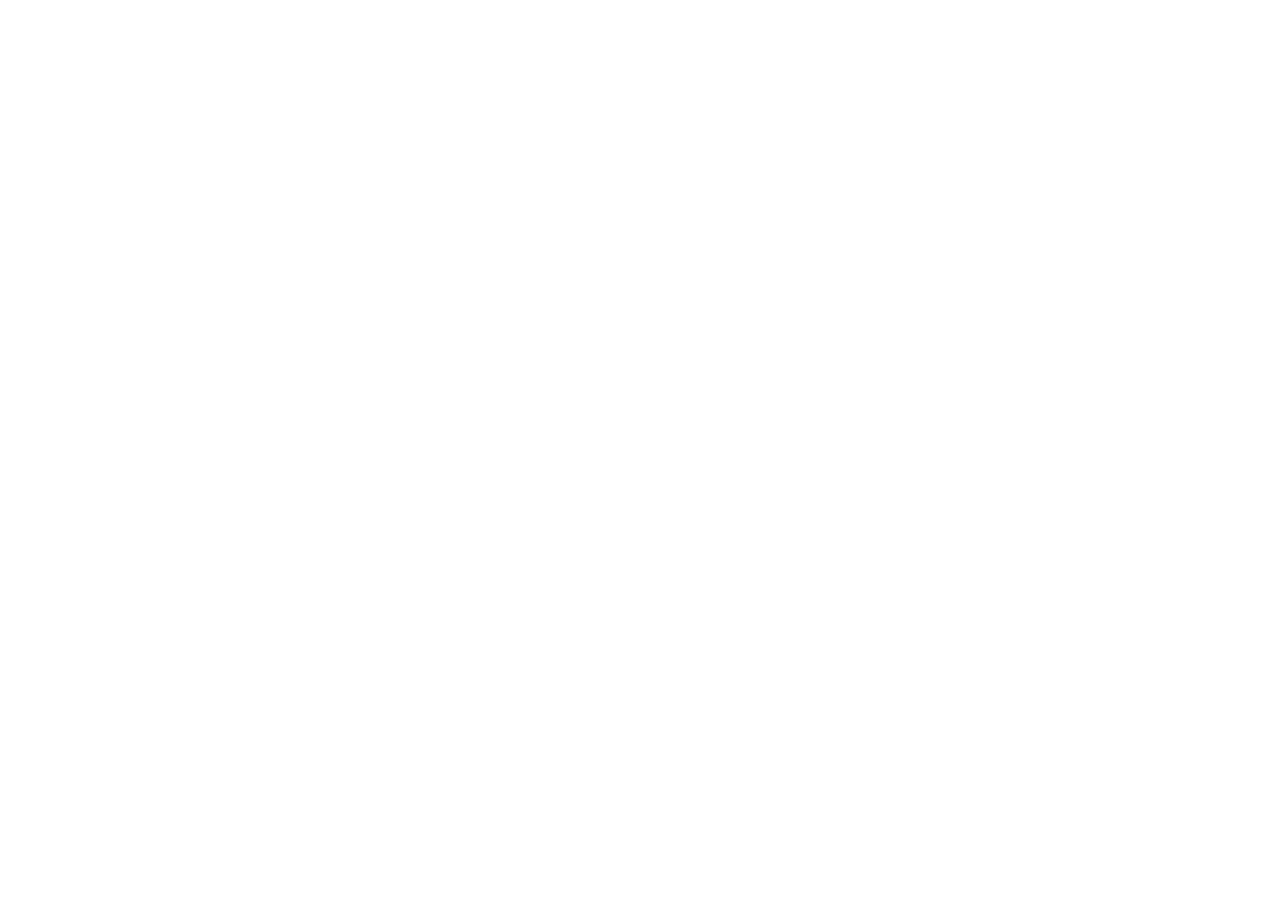
==== index.html @ df0c184a "init project" ====
<!DOCTYPE html>
<html lang="en">
<head>
    <meta charset="UTF-8">
    <meta http-equiv="X-UA-Compatible" content="IE=edge">
    <meta name="viewport" content="width=device-width, initial-scale=1.0">
    <title>Document</title>
</head>
<body>
    
</body>
</html>
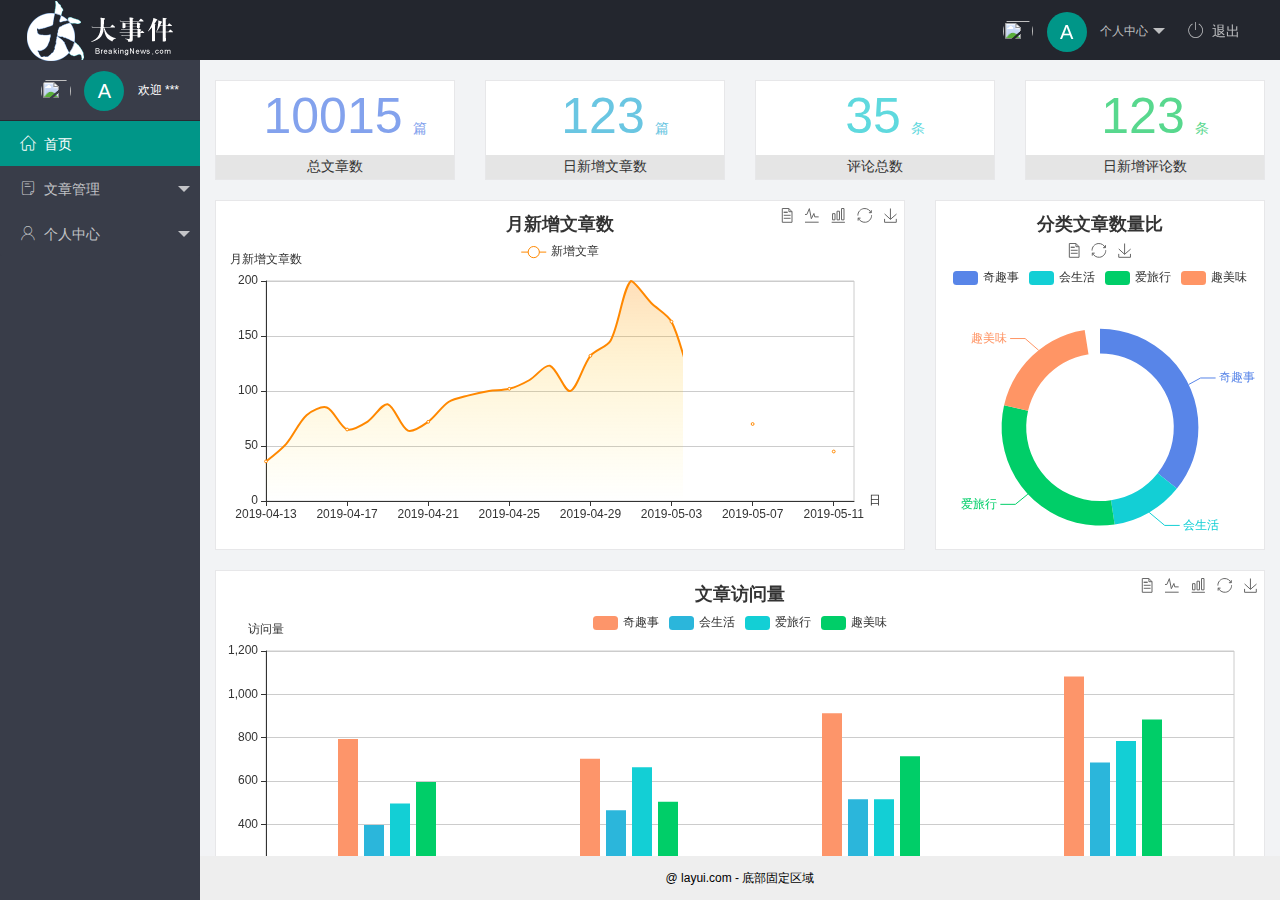
==== commit 5eb6bd16: "完成了主页功能的开发" ====
--- a/index.html
+++ b/index.html
@@ -1,12 +1,97 @@
 <!DOCTYPE html>
 <html lang="en">
+
 <head>
     <meta charset="UTF-8">
     <meta http-equiv="X-UA-Compatible" content="IE=edge">
     <meta name="viewport" content="width=device-width, initial-scale=1.0">
-    <title>Document</title>
+    <title>后台主页</title>
+    <!-- 导入LayUI的样式 -->
+    <link rel="stylesheet" href="/assets/lib/layui/css/layui.css">
+    <!-- 导入自己的样式 -->
+    <link rel="stylesheet" href="/assets/css/index.css">
+    <!-- 导入字体图标样式 -->
+    <link rel="stylesheet" href="/assets/fonts/iconfont.css">
 </head>
+
 <body>
-    
+    <div class="layui-layout layui-layout-admin">
+        <div class="layui-header">
+            <div class="layui-logo layui-hide-xs">
+                <img src="/assets/images/logo.png" alt="">
+            </div>
+            <!-- 头部区域（可配合layui 已有的水平导航） -->
+            <ul class="layui-nav layui-layout-right">
+                <li class="layui-nav-item layui-hide layui-show-md-inline-block">
+                    <a href="javascript:;" class="userinfo">
+                        <img src="//tva1.sinaimg.cn/crop.0.0.118.118.180/5db11ff4gw1e77d3nqrv8j203b03cweg.jpg"
+                            class="layui-nav-img">
+                        <span class="text-avater">A</span>
+                        个人中心
+                    </a>
+                    <dl class="layui-nav-child">
+                        <dd><a href="">基本资料</a></dd>
+                        <dd><a href="">更换头像</a></dd>
+                        <dd><a href="">重置密码</a></dd>
+                    </dl>
+                </li>
+                <li class="layui-nav-item" lay-header-event="menuRight" lay-unselect>
+                    <a href="javascript:;" id="btnLogout"><span class="iconfont icon-tuichu"></span>退出</a>
+                </li>
+            </ul>
+        </div>
+
+        <div class="layui-side layui-bg-black">
+            <div class="layui-side-scroll">
+                <div class="userinfo">
+                    <img src="//tva1.sinaimg.cn/crop.0.0.118.118.180/5db11ff4gw1e77d3nqrv8j203b03cweg.jpg"
+                        class="layui-nav-img">
+                    <span class="text-avater">A</span>
+                    <span id="welcome">欢迎 ***</span>
+                </div>
+                <!-- 左侧导航区域（可配合layui已有的垂直导航） -->
+                <ul class="layui-nav layui-nav-tree" lay-shrink="all" lay-filter="test">
+                    <li class="layui-nav-item layui-this"><a href="/home/dashboard.html" target="fm"><span
+                                class="iconfont icon-home"></span>首页</a>
+                    </li>
+                    <li class="layui-nav-item">
+                        <a class="" href="javascript:;"><span class="iconfont icon-16"></span>文章管理</a>
+                        <dl class="layui-nav-child">
+                            <dd><a href="javascript:;"><i class="layui-icon layui-icon-app"></i>文章类别</a></dd>
+                            <dd><a href="javascript:;"><i class="layui-icon layui-icon-app"></i>文章列表</a></dd>
+                            <dd><a href="javascript:;"><i class="layui-icon layui-icon-app"></i>发布文章</a></dd>
+                        </dl>
+                    </li>
+                    <li class="layui-nav-item">
+                        <a href="javascript:;"><span class="iconfont icon-user"></span>个人中心</a>
+                        <dl class="layui-nav-child">
+                            <dd><a href="javascript:;"><i class="layui-icon layui-icon-app"></i>基本资料</a></dd>
+                            <dd><a href="javascript:;"><i class="layui-icon layui-icon-app"></i>更换头像</a></dd>
+                            <dd><a href="javascript:;"><i class="layui-icon layui-icon-app"></i>重置密码</a></dd>
+                        </dl>
+                    </li>
+                </ul>
+            </div>
+        </div>
+        <div class="layui-body">
+            <!-- 内容主体区域 -->
+            <!-- <div style="padding: 15px;">内容主体区域。记得修改 layui.css 和 js 的路径</div> -->
+            <iframe name="fm" src="/home/dashboard.html" frameborder="0"></iframe>
+        </div>
+
+        <div class="layui-footer">
+            <!-- 底部固定区域 -->
+            @ layui.com - 底部固定区域
+        </div>
+    </div>
+    <!-- 导入layui的JS文件 -->
+    <script src="/assets/lib/layui/layui.all.js"></script>
+    <!-- 导入jQuery -->
+    <script src="/assets/lib/jquery.js"></script>
+    <!-- 导入自己封装的baseApi.js -->
+    <script src="/assets/js/baseApi.js"></script>
+    <!-- 导入自己的js文件 -->
+    <script src="/assets/js/index.js"></script>
 </body>
+
 </html>--- a/assets/lib/layui/css/layui.css
+++ b/assets/lib/layui/css/layui.css
@@ -0,0 +1,2 @@
+/** layui-v2.5.5 MIT License By https://www.layui.com */
+ .layui-inline,img{display:inline-block;vertical-align:middle}h1,h2,h3,h4,h5,h6{font-weight:400}.layui-edge,.layui-header,.layui-inline,.layui-main{position:relative}.layui-body,.layui-edge,.layui-elip{overflow:hidden}.layui-btn,.layui-edge,.layui-inline,img{vertical-align:middle}.layui-btn,.layui-disabled,.layui-icon,.layui-unselect{-moz-user-select:none;-webkit-user-select:none;-ms-user-select:none}.layui-elip,.layui-form-checkbox span,.layui-form-pane .layui-form-label{text-overflow:ellipsis;white-space:nowrap}.layui-breadcrumb,.layui-tree-btnGroup{visibility:hidden}blockquote,body,button,dd,div,dl,dt,form,h1,h2,h3,h4,h5,h6,input,li,ol,p,pre,td,textarea,th,ul{margin:0;padding:0;-webkit-tap-highlight-color:rgba(0,0,0,0)}a:active,a:hover{outline:0}img{border:none}li{list-style:none}table{border-collapse:collapse;border-spacing:0}h4,h5,h6{font-size:100%}button,input,optgroup,option,select,textarea{font-family:inherit;font-size:inherit;font-style:inherit;font-weight:inherit;outline:0}pre{white-space:pre-wrap;white-space:-moz-pre-wrap;white-space:-pre-wrap;white-space:-o-pre-wrap;word-wrap:break-word}body{line-height:24px;font:14px Helvetica Neue,Helvetica,PingFang SC,Tahoma,Arial,sans-serif}hr{height:1px;margin:10px 0;border:0;clear:both}a{color:#333;text-decoration:none}a:hover{color:#777}a cite{font-style:normal;*cursor:pointer}.layui-border-box,.layui-border-box *{box-sizing:border-box}.layui-box,.layui-box *{box-sizing:content-box}.layui-clear{clear:both;*zoom:1}.layui-clear:after{content:'\20';clear:both;*zoom:1;display:block;height:0}.layui-inline{*display:inline;*zoom:1}.layui-edge{display:inline-block;width:0;height:0;border-width:6px;border-style:dashed;border-color:transparent}.layui-edge-top{top:-4px;border-bottom-color:#999;border-bottom-style:solid}.layui-edge-right{border-left-color:#999;border-left-style:solid}.layui-edge-bottom{top:2px;border-top-color:#999;border-top-style:solid}.layui-edge-left{border-right-color:#999;border-right-style:solid}.layui-disabled,.layui-disabled:hover{color:#d2d2d2!important;cursor:not-allowed!important}.layui-circle{border-radius:100%}.layui-show{display:block!important}.layui-hide{display:none!important}@font-face{font-family:layui-icon;src:url(../font/iconfont.eot?v=250);src:url(../font/iconfont.eot?v=250#iefix) format('embedded-opentype'),url(../font/iconfont.woff2?v=250) format('woff2'),url(../font/iconfont.woff?v=250) format('woff'),url(../font/iconfont.ttf?v=250) format('truetype'),url(../font/iconfont.svg?v=250#layui-icon) format('svg')}.layui-icon{font-family:layui-icon!important;font-size:16px;font-style:normal;-webkit-font-smoothing:antialiased;-moz-osx-font-smoothing:grayscale}.layui-icon-reply-fill:before{content:"\e611"}.layui-icon-set-fill:before{content:"\e614"}.layui-icon-menu-fill:before{content:"\e60f"}.layui-icon-search:before{content:"\e615"}.layui-icon-share:before{content:"\e641"}.layui-icon-set-sm:before{content:"\e620"}.layui-icon-engine:before{content:"\e628"}.layui-icon-close:before{content:"\1006"}.layui-icon-close-fill:before{content:"\1007"}.layui-icon-chart-screen:before{content:"\e629"}.layui-icon-star:before{content:"\e600"}.layui-icon-circle-dot:before{content:"\e617"}.layui-icon-chat:before{content:"\e606"}.layui-icon-release:before{content:"\e609"}.layui-icon-list:before{content:"\e60a"}.layui-icon-chart:before{content:"\e62c"}.layui-icon-ok-circle:before{content:"\1005"}.layui-icon-layim-theme:before{content:"\e61b"}.layui-icon-table:before{content:"\e62d"}.layui-icon-right:before{content:"\e602"}.layui-icon-left:before{content:"\e603"}.layui-icon-cart-simple:before{content:"\e698"}.layui-icon-face-cry:before{content:"\e69c"}.layui-icon-face-smile:before{content:"\e6af"}.layui-icon-survey:before{content:"\e6b2"}.layui-icon-tree:before{content:"\e62e"}.layui-icon-upload-circle:before{content:"\e62f"}.layui-icon-add-circle:before{content:"\e61f"}.layui-icon-download-circle:before{content:"\e601"}.layui-icon-templeate-1:before{content:"\e630"}.layui-icon-util:before{content:"\e631"}.layui-icon-face-surprised:before{content:"\e664"}.layui-icon-edit:before{content:"\e642"}.layui-icon-speaker:before{content:"\e645"}.layui-icon-down:before{content:"\e61a"}.layui-icon-file:before{content:"\e621"}.layui-icon-layouts:before{content:"\e632"}.layui-icon-rate-half:before{content:"\e6c9"}.layui-icon-add-circle-fine:before{content:"\e608"}.layui-icon-prev-circle:before{content:"\e633"}.layui-icon-read:before{content:"\e705"}.layui-icon-404:before{content:"\e61c"}.layui-icon-carousel:before{content:"\e634"}.layui-icon-help:before{content:"\e607"}.layui-icon-code-circle:before{content:"\e635"}.layui-icon-water:before{content:"\e636"}.layui-icon-username:before{content:"\e66f"}.layui-icon-find-fill:before{content:"\e670"}.layui-icon-about:before{content:"\e60b"}.layui-icon-location:before{content:"\e715"}.layui-icon-up:before{content:"\e619"}.layui-icon-pause:before{content:"\e651"}.layui-icon-date:before{content:"\e637"}.layui-icon-layim-uploadfile:before{content:"\e61d"}.layui-icon-delete:before{content:"\e640"}.layui-icon-play:before{content:"\e652"}.layui-icon-top:before{content:"\e604"}.layui-icon-friends:before{content:"\e612"}.layui-icon-refresh-3:before{content:"\e9aa"}.layui-icon-ok:before{content:"\e605"}.layui-icon-layer:before{content:"\e638"}.layui-icon-face-smile-fine:before{content:"\e60c"}.layui-icon-dollar:before{content:"\e659"}.layui-icon-group:before{content:"\e613"}.layui-icon-layim-download:before{content:"\e61e"}.layui-icon-picture-fine:before{content:"\e60d"}.layui-icon-link:before{content:"\e64c"}.layui-icon-diamond:before{content:"\e735"}.layui-icon-log:before{content:"\e60e"}.layui-icon-rate-solid:before{content:"\e67a"}.layui-icon-fonts-del:before{content:"\e64f"}.layui-icon-unlink:before{content:"\e64d"}.layui-icon-fonts-clear:before{content:"\e639"}.layui-icon-triangle-r:before{content:"\e623"}.layui-icon-circle:before{content:"\e63f"}.layui-icon-radio:before{content:"\e643"}.layui-icon-align-center:before{content:"\e647"}.layui-icon-align-right:before{content:"\e648"}.layui-icon-align-left:before{content:"\e649"}.layui-icon-loading-1:before{content:"\e63e"}.layui-icon-return:before{content:"\e65c"}.layui-icon-fonts-strong:before{content:"\e62b"}.layui-icon-upload:before{content:"\e67c"}.layui-icon-dialogue:before{content:"\e63a"}.layui-icon-video:before{content:"\e6ed"}.layui-icon-headset:before{content:"\e6fc"}.layui-icon-cellphone-fine:before{content:"\e63b"}.layui-icon-add-1:before{content:"\e654"}.layui-icon-face-smile-b:before{content:"\e650"}.layui-icon-fonts-html:before{content:"\e64b"}.layui-icon-form:before{content:"\e63c"}.layui-icon-cart:before{content:"\e657"}.layui-icon-camera-fill:before{content:"\e65d"}.layui-icon-tabs:before{content:"\e62a"}.layui-icon-fonts-code:before{content:"\e64e"}.layui-icon-fire:before{content:"\e756"}.layui-icon-set:before{content:"\e716"}.layui-icon-fonts-u:before{content:"\e646"}.layui-icon-triangle-d:before{content:"\e625"}.layui-icon-tips:before{content:"\e702"}.layui-icon-picture:before{content:"\e64a"}.layui-icon-more-vertical:before{content:"\e671"}.layui-icon-flag:before{content:"\e66c"}.layui-icon-loading:before{content:"\e63d"}.layui-icon-fonts-i:before{content:"\e644"}.layui-icon-refresh-1:before{content:"\e666"}.layui-icon-rmb:before{content:"\e65e"}.layui-icon-home:before{content:"\e68e"}.layui-icon-user:before{content:"\e770"}.layui-icon-notice:before{content:"\e667"}.layui-icon-login-weibo:before{content:"\e675"}.layui-icon-voice:before{content:"\e688"}.layui-icon-upload-drag:before{content:"\e681"}.layui-icon-login-qq:before{content:"\e676"}.layui-icon-snowflake:before{content:"\e6b1"}.layui-icon-file-b:before{content:"\e655"}.layui-icon-template:before{content:"\e663"}.layui-icon-auz:before{content:"\e672"}.layui-icon-console:before{content:"\e665"}.layui-icon-app:before{content:"\e653"}.layui-icon-prev:before{content:"\e65a"}.layui-icon-website:before{content:"\e7ae"}.layui-icon-next:before{content:"\e65b"}.layui-icon-component:before{content:"\e857"}.layui-icon-more:before{content:"\e65f"}.layui-icon-login-wechat:before{content:"\e677"}.layui-icon-shrink-right:before{content:"\e668"}.layui-icon-spread-left:before{content:"\e66b"}.layui-icon-camera:before{content:"\e660"}.layui-icon-note:before{content:"\e66e"}.layui-icon-refresh:before{content:"\e669"}.layui-icon-female:before{content:"\e661"}.layui-icon-male:before{content:"\e662"}.layui-icon-password:before{content:"\e673"}.layui-icon-senior:before{content:"\e674"}.layui-icon-theme:before{content:"\e66a"}.layui-icon-tread:before{content:"\e6c5"}.layui-icon-praise:before{content:"\e6c6"}.layui-icon-star-fill:before{content:"\e658"}.layui-icon-rate:before{content:"\e67b"}.layui-icon-template-1:before{content:"\e656"}.layui-icon-vercode:before{content:"\e679"}.layui-icon-cellphone:before{content:"\e678"}.layui-icon-screen-full:before{content:"\e622"}.layui-icon-screen-restore:before{content:"\e758"}.layui-icon-cols:before{content:"\e610"}.layui-icon-export:before{content:"\e67d"}.layui-icon-print:before{content:"\e66d"}.layui-icon-slider:before{content:"\e714"}.layui-icon-addition:before{content:"\e624"}.layui-icon-subtraction:before{content:"\e67e"}.layui-icon-service:before{content:"\e626"}.layui-icon-transfer:before{content:"\e691"}.layui-main{width:1140px;margin:0 auto}.layui-header{z-index:1000;height:60px}.layui-header a:hover{transition:all .5s;-webkit-transition:all .5s}.layui-side{position:fixed;left:0;top:0;bottom:0;z-index:999;width:200px;overflow-x:hidden}.layui-side-scroll{position:relative;width:220px;height:100%;overflow-x:hidden}.layui-body{position:absolute;left:200px;right:0;top:0;bottom:0;z-index:998;width:auto;overflow-y:auto;box-sizing:border-box}.layui-layout-body{overflow:hidden}.layui-layout-admin .layui-header{background-color:#23262E}.layui-layout-admin .layui-side{top:60px;width:200px;overflow-x:hidden}.layui-layout-admin .layui-body{position:fixed;top:60px;bottom:44px}.layui-layout-admin .layui-main{width:auto;margin:0 15px}.layui-layout-admin .layui-footer{position:fixed;left:200px;right:0;bottom:0;height:44px;line-height:44px;padding:0 15px;background-color:#eee}.layui-layout-admin .layui-logo{position:absolute;left:0;top:0;width:200px;height:100%;line-height:60px;text-align:center;color:#009688;font-size:16px}.layui-layout-admin .layui-header .layui-nav{background:0 0}.layui-layout-left{position:absolute!important;left:200px;top:0}.layui-layout-right{position:absolute!important;right:0;top:0}.layui-container{position:relative;margin:0 auto;padding:0 15px;box-sizing:border-box}.layui-fluid{position:relative;margin:0 auto;padding:0 15px}.layui-row:after,.layui-row:before{content:'';display:block;clear:both}.layui-col-lg1,.layui-col-lg10,.layui-col-lg11,.layui-col-lg12,.layui-col-lg2,.layui-col-lg3,.layui-col-lg4,.layui-col-lg5,.layui-col-lg6,.layui-col-lg7,.layui-col-lg8,.layui-col-lg9,.layui-col-md1,.layui-col-md10,.layui-col-md11,.layui-col-md12,.layui-col-md2,.layui-col-md3,.layui-col-md4,.layui-col-md5,.layui-col-md6,.layui-col-md7,.layui-col-md8,.layui-col-md9,.layui-col-sm1,.layui-col-sm10,.layui-col-sm11,.layui-col-sm12,.layui-col-sm2,.layui-col-sm3,.layui-col-sm4,.layui-col-sm5,.layui-col-sm6,.layui-col-sm7,.layui-col-sm8,.layui-col-sm9,.layui-col-xs1,.layui-col-xs10,.layui-col-xs11,.layui-col-xs12,.layui-col-xs2,.layui-col-xs3,.layui-col-xs4,.layui-col-xs5,.layui-col-xs6,.layui-col-xs7,.layui-col-xs8,.layui-col-xs9{position:relative;display:block;box-sizing:border-box}.layui-col-xs1,.layui-col-xs10,.layui-col-xs11,.layui-col-xs12,.layui-col-xs2,.layui-col-xs3,.layui-col-xs4,.layui-col-xs5,.layui-col-xs6,.layui-col-xs7,.layui-col-xs8,.layui-col-xs9{float:left}.layui-col-xs1{width:8.33333333%}.layui-col-xs2{width:16.66666667%}.layui-col-xs3{width:25%}.layui-col-xs4{width:33.33333333%}.layui-col-xs5{width:41.66666667%}.layui-col-xs6{width:50%}.layui-col-xs7{width:58.33333333%}.layui-col-xs8{width:66.66666667%}.layui-col-xs9{width:75%}.layui-col-xs10{width:83.33333333%}.layui-col-xs11{width:91.66666667%}.layui-col-xs12{width:100%}.layui-col-xs-offset1{margin-left:8.33333333%}.layui-col-xs-offset2{margin-left:16.66666667%}.layui-col-xs-offset3{margin-left:25%}.layui-col-xs-offset4{margin-left:33.33333333%}.layui-col-xs-offset5{margin-left:41.66666667%}.layui-col-xs-offset6{margin-left:50%}.layui-col-xs-offset7{margin-left:58.33333333%}.layui-col-xs-offset8{margin-left:66.66666667%}.layui-col-xs-offset9{margin-left:75%}.layui-col-xs-offset10{margin-left:83.33333333%}.layui-col-xs-offset11{margin-left:91.66666667%}.layui-col-xs-offset12{margin-left:100%}@media screen and (max-width:768px){.layui-hide-xs{display:none!important}.layui-show-xs-block{display:block!important}.layui-show-xs-inline{display:inline!important}.layui-show-xs-inline-block{display:inline-block!important}}@media screen and (min-width:768px){.layui-container{width:750px}.layui-hide-sm{display:none!important}.layui-show-sm-block{display:block!important}.layui-show-sm-inline{display:inline!important}.layui-show-sm-inline-block{display:inline-block!important}.layui-col-sm1,.layui-col-sm10,.layui-col-sm11,.layui-col-sm12,.layui-col-sm2,.layui-col-sm3,.layui-col-sm4,.layui-col-sm5,.layui-col-sm6,.layui-col-sm7,.layui-col-sm8,.layui-col-sm9{float:left}.layui-col-sm1{width:8.33333333%}.layui-col-sm2{width:16.66666667%}.layui-col-sm3{width:25%}.layui-col-sm4{width:33.33333333%}.layui-col-sm5{width:41.66666667%}.layui-col-sm6{width:50%}.layui-col-sm7{width:58.33333333%}.layui-col-sm8{width:66.66666667%}.layui-col-sm9{width:75%}.layui-col-sm10{width:83.33333333%}.layui-col-sm11{width:91.66666667%}.layui-col-sm12{width:100%}.layui-col-sm-offset1{margin-left:8.33333333%}.layui-col-sm-offset2{margin-left:16.66666667%}.layui-col-sm-offset3{margin-left:25%}.layui-col-sm-offset4{margin-left:33.33333333%}.layui-col-sm-offset5{margin-left:41.66666667%}.layui-col-sm-offset6{margin-left:50%}.layui-col-sm-offset7{margin-left:58.33333333%}.layui-col-sm-offset8{margin-left:66.66666667%}.layui-col-sm-offset9{margin-left:75%}.layui-col-sm-offset10{margin-left:83.33333333%}.layui-col-sm-offset11{margin-left:91.66666667%}.layui-col-sm-offset12{margin-left:100%}}@media screen and (min-width:992px){.layui-container{width:970px}.layui-hide-md{display:none!important}.layui-show-md-block{display:block!important}.layui-show-md-inline{display:inline!important}.layui-show-md-inline-block{display:inline-block!important}.layui-col-md1,.layui-col-md10,.layui-col-md11,.layui-col-md12,.layui-col-md2,.layui-col-md3,.layui-col-md4,.layui-col-md5,.layui-col-md6,.layui-col-md7,.layui-col-md8,.layui-col-md9{float:left}.layui-col-md1{width:8.33333333%}.layui-col-md2{width:16.66666667%}.layui-col-md3{width:25%}.layui-col-md4{width:33.33333333%}.layui-col-md5{width:41.66666667%}.layui-col-md6{width:50%}.layui-col-md7{width:58.33333333%}.layui-col-md8{width:66.66666667%}.layui-col-md9{width:75%}.layui-col-md10{width:83.33333333%}.layui-col-md11{width:91.66666667%}.layui-col-md12{width:100%}.layui-col-md-offset1{margin-left:8.33333333%}.layui-col-md-offset2{margin-left:16.66666667%}.layui-col-md-offset3{margin-left:25%}.layui-col-md-offset4{margin-left:33.33333333%}.layui-col-md-offset5{margin-left:41.66666667%}.layui-col-md-offset6{margin-left:50%}.layui-col-md-offset7{margin-left:58.33333333%}.layui-col-md-offset8{margin-left:66.66666667%}.layui-col-md-offset9{margin-left:75%}.layui-col-md-offset10{margin-left:83.33333333%}.layui-col-md-offset11{margin-left:91.66666667%}.layui-col-md-offset12{margin-left:100%}}@media screen and (min-width:1200px){.layui-container{width:1170px}.layui-hide-lg{display:none!important}.layui-show-lg-block{display:block!important}.layui-show-lg-inline{display:inline!important}.layui-show-lg-inline-block{display:inline-block!important}.layui-col-lg1,.layui-col-lg10,.layui-col-lg11,.layui-col-lg12,.layui-col-lg2,.layui-col-lg3,.layui-col-lg4,.layui-col-lg5,.layui-col-lg6,.layui-col-lg7,.layui-col-lg8,.layui-col-lg9{float:left}.layui-col-lg1{width:8.33333333%}.layui-col-lg2{width:16.66666667%}.layui-col-lg3{width:25%}.layui-col-lg4{width:33.33333333%}.layui-col-lg5{width:41.66666667%}.layui-col-lg6{width:50%}.layui-col-lg7{width:58.33333333%}.layui-col-lg8{width:66.66666667%}.layui-col-lg9{width:75%}.layui-col-lg10{width:83.33333333%}.layui-col-lg11{width:91.66666667%}.layui-col-lg12{width:100%}.layui-col-lg-offset1{margin-left:8.33333333%}.layui-col-lg-offset2{margin-left:16.66666667%}.layui-col-lg-offset3{margin-left:25%}.layui-col-lg-offset4{margin-left:33.33333333%}.layui-col-lg-offset5{margin-left:41.66666667%}.layui-col-lg-offset6{margin-left:50%}.layui-col-lg-offset7{margin-left:58.33333333%}.layui-col-lg-offset8{margin-left:66.66666667%}.layui-col-lg-offset9{margin-left:75%}.layui-col-lg-offset10{margin-left:83.33333333%}.layui-col-lg-offset11{margin-left:91.66666667%}.layui-col-lg-offset12{margin-left:100%}}.layui-col-space1{margin:-.5px}.layui-col-space1>*{padding:.5px}.layui-col-space3{margin:-1.5px}.layui-col-space3>*{padding:1.5px}.layui-col-space5{margin:-2.5px}.layui-col-space5>*{padding:2.5px}.layui-col-space8{margin:-3.5px}.layui-col-space8>*{padding:3.5px}.layui-col-space10{margin:-5px}.layui-col-space10>*{padding:5px}.layui-col-space12{margin:-6px}.layui-col-space12>*{padding:6px}.layui-col-space15{margin:-7.5px}.layui-col-space15>*{padding:7.5px}.layui-col-space18{margin:-9px}.layui-col-space18>*{padding:9px}.layui-col-space20{margin:-10px}.layui-col-space20>*{padding:10px}.layui-col-space22{margin:-11px}.layui-col-space22>*{padding:11px}.layui-col-space25{margin:-12.5px}.layui-col-space25>*{padding:12.5px}.layui-col-space30{margin:-15px}.layui-col-space30>*{padding:15px}.layui-btn,.layui-input,.layui-select,.layui-textarea,.layui-upload-button{outline:0;-webkit-appearance:none;transition:all .3s;-webkit-transition:all .3s;box-sizing:border-box}.layui-elem-quote{margin-bottom:10px;padding:15px;line-height:22px;border-left:5px solid #009688;border-radius:0 2px 2px 0;background-color:#f2f2f2}.layui-quote-nm{border-style:solid;border-width:1px 1px 1px 5px;background:0 0}.layui-elem-field{margin-bottom:10px;padding:0;border-width:1px;border-style:solid}.layui-elem-field legend{margin-left:20px;padding:0 10px;font-size:20px;font-weight:300}.layui-field-title{margin:10px 0 20px;border-width:1px 0 0}.layui-field-box{padding:10px 15px}.layui-field-title .layui-field-box{padding:10px 0}.layui-progress{position:relative;height:6px;border-radius:20px;background-color:#e2e2e2}.layui-progress-bar{position:absolute;left:0;top:0;width:0;max-width:100%;height:6px;border-radius:20px;text-align:right;background-color:#5FB878;transition:all .3s;-webkit-transition:all .3s}.layui-progress-big,.layui-progress-big .layui-progress-bar{height:18px;line-height:18px}.layui-progress-text{position:relative;top:-20px;line-height:18px;font-size:12px;color:#666}.layui-progress-big .layui-progress-text{position:static;padding:0 10px;color:#fff}.layui-collapse{border-width:1px;border-style:solid;border-radius:2px}.layui-colla-content,.layui-colla-item{border-top-width:1px;border-top-style:solid}.layui-colla-item:first-child{border-top:none}.layui-colla-title{position:relative;height:42px;line-height:42px;padding:0 15px 0 35px;color:#333;background-color:#f2f2f2;cursor:pointer;font-size:14px;overflow:hidden}.layui-colla-content{display:none;padding:10px 15px;line-height:22px;color:#666}.layui-colla-icon{position:absolute;left:15px;top:0;font-size:14px}.layui-card{margin-bottom:15px;border-radius:2px;background-color:#fff;box-shadow:0 1px 2px 0 rgba(0,0,0,.05)}.layui-card:last-child{margin-bottom:0}.layui-card-header{position:relative;height:42px;line-height:42px;padding:0 15px;border-bottom:1px solid #f6f6f6;color:#333;border-radius:2px 2px 0 0;font-size:14px}.layui-bg-black,.layui-bg-blue,.layui-bg-cyan,.layui-bg-green,.layui-bg-orange,.layui-bg-red{color:#fff!important}.layui-card-body{position:relative;padding:10px 15px;line-height:24px}.layui-card-body[pad15]{padding:15px}.layui-card-body[pad20]{padding:20px}.layui-card-body .layui-table{margin:5px 0}.layui-card .layui-tab{margin:0}.layui-panel-window{position:relative;padding:15px;border-radius:0;border-top:5px solid #E6E6E6;background-color:#fff}.layui-auxiliar-moving{position:fixed;left:0;right:0;top:0;bottom:0;width:100%;height:100%;background:0 0;z-index:9999999999}.layui-form-label,.layui-form-mid,.layui-form-select,.layui-input-block,.layui-input-inline,.layui-textarea{position:relative}.layui-bg-red{background-color:#FF5722!important}.layui-bg-orange{background-color:#FFB800!important}.layui-bg-green{background-color:#009688!important}.layui-bg-cyan{background-color:#2F4056!important}.layui-bg-blue{background-color:#1E9FFF!important}.layui-bg-black{background-color:#393D49!important}.layui-bg-gray{background-color:#eee!important;color:#666!important}.layui-badge-rim,.layui-colla-content,.layui-colla-item,.layui-collapse,.layui-elem-field,.layui-form-pane .layui-form-item[pane],.layui-form-pane .layui-form-label,.layui-input,.layui-layedit,.layui-layedit-tool,.layui-quote-nm,.layui-select,.layui-tab-bar,.layui-tab-card,.layui-tab-title,.layui-tab-title .layui-this:after,.layui-textarea{border-color:#e6e6e6}.layui-timeline-item:before,hr{background-color:#e6e6e6}.layui-text{line-height:22px;font-size:14px;color:#666}.layui-text h1,.layui-text h2,.layui-text h3{font-weight:500;color:#333}.layui-text h1{font-size:30px}.layui-text h2{font-size:24px}.layui-text h3{font-size:18px}.layui-text a:not(.layui-btn){color:#01AAED}.layui-text a:not(.layui-btn):hover{text-decoration:underline}.layui-text ul{padding:5px 0 5px 15px}.layui-text ul li{margin-top:5px;list-style-type:disc}.layui-text em,.layui-word-aux{color:#999!important;padding:0 5px!important}.layui-btn{display:inline-block;height:38px;line-height:38px;padding:0 18px;background-color:#009688;color:#fff;white-space:nowrap;text-align:center;font-size:14px;border:none;border-radius:2px;cursor:pointer}.layui-btn:hover{opacity:.8;filter:alpha(opacity=80);color:#fff}.layui-btn:active{opacity:1;filter:alpha(opacity=100)}.layui-btn+.layui-btn{margin-left:10px}.layui-btn-container{font-size:0}.layui-btn-container .layui-btn{margin-right:10px;margin-bottom:10px}.layui-btn-container .layui-btn+.layui-btn{margin-left:0}.layui-table .layui-btn-container .layui-btn{margin-bottom:9px}.layui-btn-radius{border-radius:100px}.layui-btn .layui-icon{margin-right:3px;font-size:18px;vertical-align:bottom;vertical-align:middle\9}.layui-btn-primary{border:1px solid #C9C9C9;background-color:#fff;color:#555}.layui-btn-primary:hover{border-color:#009688;color:#333}.layui-btn-normal{background-color:#1E9FFF}.layui-btn-warm{background-color:#FFB800}.layui-btn-danger{background-color:#FF5722}.layui-btn-checked{background-color:#5FB878}.layui-btn-disabled,.layui-btn-disabled:active,.layui-btn-disabled:hover{border:1px solid #e6e6e6;background-color:#FBFBFB;color:#C9C9C9;cursor:not-allowed;opacity:1}.layui-btn-lg{height:44px;line-height:44px;padding:0 25px;font-size:16px}.layui-btn-sm{height:30px;line-height:30px;padding:0 10px;font-size:12px}.layui-btn-sm i{font-size:16px!important}.layui-btn-xs{height:22px;line-height:22px;padding:0 5px;font-size:12px}.layui-btn-xs i{font-size:14px!important}.layui-btn-group{display:inline-block;vertical-align:middle;font-size:0}.layui-btn-group .layui-btn{margin-left:0!important;margin-right:0!important;border-left:1px solid rgba(255,255,255,.5);border-radius:0}.layui-btn-group .layui-btn-primary{border-left:none}.layui-btn-group .layui-btn-primary:hover{border-color:#C9C9C9;color:#009688}.layui-btn-group .layui-btn:first-child{border-left:none;border-radius:2px 0 0 2px}.layui-btn-group .layui-btn-primary:first-child{border-left:1px solid #c9c9c9}.layui-btn-group .layui-btn:last-child{border-radius:0 2px 2px 0}.layui-btn-group .layui-btn+.layui-btn{margin-left:0}.layui-btn-group+.layui-btn-group{margin-left:10px}.layui-btn-fluid{width:100%}.layui-input,.layui-select,.layui-textarea{height:38px;line-height:1.3;line-height:38px\9;border-width:1px;border-style:solid;background-color:#fff;border-radius:2px}.layui-input::-webkit-input-placeholder,.layui-select::-webkit-input-placeholder,.layui-textarea::-webkit-input-placeholder{line-height:1.3}.layui-input,.layui-textarea{display:block;width:100%;padding-left:10px}.layui-input:hover,.layui-textarea:hover{border-color:#D2D2D2!important}.layui-input:focus,.layui-textarea:focus{border-color:#C9C9C9!important}.layui-textarea{min-height:100px;height:auto;line-height:20px;padding:6px 10px;resize:vertical}.layui-select{padding:0 10px}.layui-form input[type=checkbox],.layui-form input[type=radio],.layui-form select{display:none}.layui-form [lay-ignore]{display:initial}.layui-form-item{margin-bottom:15px;clear:both;*zoom:1}.layui-form-item:after{content:'\20';clear:both;*zoom:1;display:block;height:0}.layui-form-label{float:left;display:block;padding:9px 15px;width:80px;font-weight:400;line-height:20px;text-align:right}.layui-form-label-col{display:block;float:none;padding:9px 0;line-height:20px;text-align:left}.layui-form-item .layui-inline{margin-bottom:5px;margin-right:10px}.layui-input-block{margin-left:110px;min-height:36px}.layui-input-inline{display:inline-block;vertical-align:middle}.layui-form-item .layui-input-inline{float:left;width:190px;margin-right:10px}.layui-form-text .layui-input-inline{width:auto}.layui-form-mid{float:left;display:block;padding:9px 0!important;line-height:20px;margin-right:10px}.layui-form-danger+.layui-form-select .layui-input,.layui-form-danger:focus{border-color:#FF5722!important}.layui-form-select .layui-input{padding-right:30px;cursor:pointer}.layui-form-select .layui-edge{position:absolute;right:10px;top:50%;margin-top:-3px;cursor:pointer;border-width:6px;border-top-color:#c2c2c2;border-top-style:solid;transition:all .3s;-webkit-transition:all .3s}.layui-form-select dl{display:none;position:absolute;left:0;top:42px;padding:5px 0;z-index:899;min-width:100%;border:1px solid #d2d2d2;max-height:300px;overflow-y:auto;background-color:#fff;border-radius:2px;box-shadow:0 2px 4px rgba(0,0,0,.12);box-sizing:border-box}.layui-form-select dl dd,.layui-form-select dl dt{padding:0 10px;line-height:36px;white-space:nowrap;overflow:hidden;text-overflow:ellipsis}.layui-form-select dl dt{font-size:12px;color:#999}.layui-form-select dl dd{cursor:pointer}.layui-form-select dl dd:hover{background-color:#f2f2f2;-webkit-transition:.5s all;transition:.5s all}.layui-form-select .layui-select-group dd{padding-left:20px}.layui-form-select dl dd.layui-select-tips{padding-left:10px!important;color:#999}.layui-form-select dl dd.layui-this{background-color:#5FB878;color:#fff}.layui-form-checkbox,.layui-form-select dl dd.layui-disabled{background-color:#fff}.layui-form-selected dl{display:block}.layui-form-checkbox,.layui-form-checkbox *,.layui-form-switch{display:inline-block;vertical-align:middle}.layui-form-selected .layui-edge{margin-top:-9px;-webkit-transform:rotate(180deg);transform:rotate(180deg);margin-top:-3px\9}:root .layui-form-selected .layui-edge{margin-top:-9px\0/IE9}.layui-form-selectup dl{top:auto;bottom:42px}.layui-select-none{margin:5px 0;text-align:center;color:#999}.layui-select-disabled .layui-disabled{border-color:#eee!important}.layui-select-disabled .layui-edge{border-top-color:#d2d2d2}.layui-form-checkbox{position:relative;height:30px;line-height:30px;margin-right:10px;padding-right:30px;cursor:pointer;font-size:0;-webkit-transition:.1s linear;transition:.1s linear;box-sizing:border-box}.layui-form-checkbox span{padding:0 10px;height:100%;font-size:14px;border-radius:2px 0 0 2px;background-color:#d2d2d2;color:#fff;overflow:hidden}.layui-form-checkbox:hover span{background-color:#c2c2c2}.layui-form-checkbox i{position:absolute;right:0;top:0;width:30px;height:28px;border:1px solid #d2d2d2;border-left:none;border-radius:0 2px 2px 0;color:#fff;font-size:20px;text-align:center}.layui-form-checkbox:hover i{border-color:#c2c2c2;color:#c2c2c2}.layui-form-checked,.layui-form-checked:hover{border-color:#5FB878}.layui-form-checked span,.layui-form-checked:hover span{background-color:#5FB878}.layui-form-checked i,.layui-form-checked:hover i{color:#5FB878}.layui-form-item .layui-form-checkbox{margin-top:4px}.layui-form-checkbox[lay-skin=primary]{height:auto!important;line-height:normal!important;min-width:18px;min-height:18px;border:none!important;margin-right:0;padding-left:28px;padding-right:0;background:0 0}.layui-form-checkbox[lay-skin=primary] span{padding-left:0;padding-right:15px;line-height:18px;background:0 0;color:#666}.layui-form-checkbox[lay-skin=primary] i{right:auto;left:0;width:16px;height:16px;line-height:16px;border:1px solid #d2d2d2;font-size:12px;border-radius:2px;background-color:#fff;-webkit-transition:.1s linear;transition:.1s linear}.layui-form-checkbox[lay-skin=primary]:hover i{border-color:#5FB878;color:#fff}.layui-form-checked[lay-skin=primary] i{border-color:#5FB878!important;background-color:#5FB878;color:#fff}.layui-checkbox-disbaled[lay-skin=primary] span{background:0 0!important;color:#c2c2c2}.layui-checkbox-disbaled[lay-skin=primary]:hover i{border-color:#d2d2d2}.layui-form-item .layui-form-checkbox[lay-skin=primary]{margin-top:10px}.layui-form-switch{position:relative;height:22px;line-height:22px;min-width:35px;padding:0 5px;margin-top:8px;border:1px solid #d2d2d2;border-radius:20px;cursor:pointer;background-color:#fff;-webkit-transition:.1s linear;transition:.1s linear}.layui-form-switch i{position:absolute;left:5px;top:3px;width:16px;height:16px;border-radius:20px;background-color:#d2d2d2;-webkit-transition:.1s linear;transition:.1s linear}.layui-form-switch em{position:relative;top:0;width:25px;margin-left:21px;padding:0!important;text-align:center!important;color:#999!important;font-style:normal!important;font-size:12px}.layui-form-onswitch{border-color:#5FB878;background-color:#5FB878}.layui-checkbox-disbaled,.layui-checkbox-disbaled i{border-color:#e2e2e2!important}.layui-form-onswitch i{left:100%;margin-left:-21px;background-color:#fff}.layui-form-onswitch em{margin-left:5px;margin-right:21px;color:#fff!important}.layui-checkbox-disbaled span{background-color:#e2e2e2!important}.layui-checkbox-disbaled:hover i{color:#fff!important}[lay-radio]{display:none}.layui-form-radio,.layui-form-radio *{display:inline-block;vertical-align:middle}.layui-form-radio{line-height:28px;margin:6px 10px 0 0;padding-right:10px;cursor:pointer;font-size:0}.layui-form-radio *{font-size:14px}.layui-form-radio>i{margin-right:8px;font-size:22px;color:#c2c2c2}.layui-form-radio>i:hover,.layui-form-radioed>i{color:#5FB878}.layui-radio-disbaled>i{color:#e2e2e2!important}.layui-form-pane .layui-form-label{width:110px;padding:8px 15px;height:38px;line-height:20px;border-width:1px;border-style:solid;border-radius:2px 0 0 2px;text-align:center;background-color:#FBFBFB;overflow:hidden;box-sizing:border-box}.layui-form-pane .layui-input-inline{margin-left:-1px}.layui-form-pane .layui-input-block{margin-left:110px;left:-1px}.layui-form-pane .layui-input{border-radius:0 2px 2px 0}.layui-form-pane .layui-form-text .layui-form-label{float:none;width:100%;border-radius:2px;box-sizing:border-box;text-align:left}.layui-form-pane .layui-form-text .layui-input-inline{display:block;margin:0;top:-1px;clear:both}.layui-form-pane .layui-form-text .layui-input-block{margin:0;left:0;top:-1px}.layui-form-pane .layui-form-text .layui-textarea{min-height:100px;border-radius:0 0 2px 2px}.layui-form-pane .layui-form-checkbox{margin:4px 0 4px 10px}.layui-form-pane .layui-form-radio,.layui-form-pane .layui-form-switch{margin-top:6px;margin-left:10px}.layui-form-pane .layui-form-item[pane]{position:relative;border-width:1px;border-style:solid}.layui-form-pane .layui-form-item[pane] .layui-form-label{position:absolute;left:0;top:0;height:100%;border-width:0 1px 0 0}.layui-form-pane .layui-form-item[pane] .layui-input-inline{margin-left:110px}@media screen and (max-width:450px){.layui-form-item .layui-form-label{text-overflow:ellipsis;overflow:hidden;white-space:nowrap}.layui-form-item .layui-inline{display:block;margin-right:0;margin-bottom:20px;clear:both}.layui-form-item .layui-inline:after{content:'\20';clear:both;display:block;height:0}.layui-form-item .layui-input-inline{display:block;float:none;left:-3px;width:auto;margin:0 0 10px 112px}.layui-form-item .layui-input-inline+.layui-form-mid{margin-left:110px;top:-5px;padding:0}.layui-form-item .layui-form-checkbox{margin-right:5px;margin-bottom:5px}}.layui-layedit{border-width:1px;border-style:solid;border-radius:2px}.layui-layedit-tool{padding:3px 5px;border-bottom-width:1px;border-bottom-style:solid;font-size:0}.layedit-tool-fixed{position:fixed;top:0;border-top:1px solid #e2e2e2}.layui-layedit-tool .layedit-tool-mid,.layui-layedit-tool .layui-icon{display:inline-block;vertical-align:middle;text-align:center;font-size:14px}.layui-layedit-tool .layui-icon{position:relative;width:32px;height:30px;line-height:30px;margin:3px 5px;color:#777;cursor:pointer;border-radius:2px}.layui-layedit-tool .layui-icon:hover{color:#393D49}.layui-layedit-tool .layui-icon:active{color:#000}.layui-layedit-tool .layedit-tool-active{background-color:#e2e2e2;color:#000}.layui-layedit-tool .layui-disabled,.layui-layedit-tool .layui-disabled:hover{color:#d2d2d2;cursor:not-allowed}.layui-layedit-tool .layedit-tool-mid{width:1px;height:18px;margin:0 10px;background-color:#d2d2d2}.layedit-tool-html{width:50px!important;font-size:30px!important}.layedit-tool-b,.layedit-tool-code,.layedit-tool-help{font-size:16px!important}.layedit-tool-d,.layedit-tool-face,.layedit-tool-image,.layedit-tool-unlink{font-size:18px!important}.layedit-tool-image input{position:absolute;font-size:0;left:0;top:0;width:100%;height:100%;opacity:.01;filter:Alpha(opacity=1);cursor:pointer}.layui-layedit-iframe iframe{display:block;width:100%}#LAY_layedit_code{overflow:hidden}.layui-laypage{display:inline-block;*display:inline;*zoom:1;vertical-align:middle;margin:10px 0;font-size:0}.layui-laypage>a:first-child,.layui-laypage>a:first-child em{border-radius:2px 0 0 2px}.layui-laypage>a:last-child,.layui-laypage>a:last-child em{border-radius:0 2px 2px 0}.layui-laypage>:first-child{margin-left:0!important}.layui-laypage>:last-child{margin-right:0!important}.layui-laypage a,.layui-laypage button,.layui-laypage input,.layui-laypage select,.layui-laypage span{border:1px solid #e2e2e2}.layui-laypage a,.layui-laypage span{display:inline-block;*display:inline;*zoom:1;vertical-align:middle;padding:0 15px;height:28px;line-height:28px;margin:0 -1px 5px 0;background-color:#fff;color:#333;font-size:12px}.layui-flow-more a *,.layui-laypage input,.layui-table-view select[lay-ignore]{display:inline-block}.layui-laypage a:hover{color:#009688}.layui-laypage em{font-style:normal}.layui-laypage .layui-laypage-spr{color:#999;font-weight:700}.layui-laypage a{text-decoration:none}.layui-laypage .layui-laypage-curr{position:relative}.layui-laypage .layui-laypage-curr em{position:relative;color:#fff}.layui-laypage .layui-laypage-curr .layui-laypage-em{position:absolute;left:-1px;top:-1px;padding:1px;width:100%;height:100%;background-color:#009688}.layui-laypage-em{border-radius:2px}.layui-laypage-next em,.layui-laypage-prev em{font-family:Sim sun;font-size:16px}.layui-laypage .layui-laypage-count,.layui-laypage .layui-laypage-limits,.layui-laypage .layui-laypage-refresh,.layui-laypage .layui-laypage-skip{margin-left:10px;margin-right:10px;padding:0;border:none}.layui-laypage .layui-laypage-limits,.layui-laypage .layui-laypage-refresh{vertical-align:top}.layui-laypage .layui-laypage-refresh i{font-size:18px;cursor:pointer}.layui-laypage select{height:22px;padding:3px;border-radius:2px;cursor:pointer}.layui-laypage .layui-laypage-skip{height:30px;line-height:30px;color:#999}.layui-laypage button,.layui-laypage input{height:30px;line-height:30px;border-radius:2px;vertical-align:top;background-color:#fff;box-sizing:border-box}.layui-laypage input{width:40px;margin:0 10px;padding:0 3px;text-align:center}.layui-laypage input:focus,.layui-laypage select:focus{border-color:#009688!important}.layui-laypage button{margin-left:10px;padding:0 10px;cursor:pointer}.layui-table,.layui-table-view{margin:10px 0}.layui-flow-more{margin:10px 0;text-align:center;color:#999;font-size:14px}.layui-flow-more a{height:32px;line-height:32px}.layui-flow-more a *{vertical-align:top}.layui-flow-more a cite{padding:0 20px;border-radius:3px;background-color:#eee;color:#333;font-style:normal}.layui-flow-more a cite:hover{opacity:.8}.layui-flow-more a i{font-size:30px;color:#737383}.layui-table{width:100%;background-color:#fff;color:#666}.layui-table tr{transition:all .3s;-webkit-transition:all .3s}.layui-table th{text-align:left;font-weight:400}.layui-table tbody tr:hover,.layui-table thead tr,.layui-table-click,.layui-table-header,.layui-table-hover,.layui-table-mend,.layui-table-patch,.layui-table-tool,.layui-table-total,.layui-table-total tr,.layui-table[lay-even] tr:nth-child(even){background-color:#f2f2f2}.layui-table td,.layui-table th,.layui-table-col-set,.layui-table-fixed-r,.layui-table-grid-down,.layui-table-header,.layui-table-page,.layui-table-tips-main,.layui-table-tool,.layui-table-total,.layui-table-view,.layui-table[lay-skin=line],.layui-table[lay-skin=row]{border-width:1px;border-style:solid;border-color:#e6e6e6}.layui-table td,.layui-table th{position:relative;padding:9px 15px;min-height:20px;line-height:20px;font-size:14px}.layui-table[lay-skin=line] td,.layui-table[lay-skin=line] th{border-width:0 0 1px}.layui-table[lay-skin=row] td,.layui-table[lay-skin=row] th{border-width:0 1px 0 0}.layui-table[lay-skin=nob] td,.layui-table[lay-skin=nob] th{border:none}.layui-table img{max-width:100px}.layui-table[lay-size=lg] td,.layui-table[lay-size=lg] th{padding:15px 30px}.layui-table-view .layui-table[lay-size=lg] .layui-table-cell{height:40px;line-height:40px}.layui-table[lay-size=sm] td,.layui-table[lay-size=sm] th{font-size:12px;padding:5px 10px}.layui-table-view .layui-table[lay-size=sm] .layui-table-cell{height:20px;line-height:20px}.layui-table[lay-data]{display:none}.layui-table-box{position:relative;overflow:hidden}.layui-table-view .layui-table{position:relative;width:auto;margin:0}.layui-table-view .layui-table[lay-skin=line]{border-width:0 1px 0 0}.layui-table-view .layui-table[lay-skin=row]{border-width:0 0 1px}.layui-table-view .layui-table td,.layui-table-view .layui-table th{padding:5px 0;border-top:none;border-left:none}.layui-table-view .layui-table th.layui-unselect .layui-table-cell span{cursor:pointer}.layui-table-view .layui-table td{cursor:default}.layui-table-view .layui-table td[data-edit=text]{cursor:text}.layui-table-view .layui-form-checkbox[lay-skin=primary] i{width:18px;height:18px}.layui-table-view .layui-form-radio{line-height:0;padding:0}.layui-table-view .layui-form-radio>i{margin:0;font-size:20px}.layui-table-init{position:absolute;left:0;top:0;width:100%;height:100%;text-align:center;z-index:110}.layui-table-init .layui-icon{position:absolute;left:50%;top:50%;margin:-15px 0 0 -15px;font-size:30px;color:#c2c2c2}.layui-table-header{border-width:0 0 1px;overflow:hidden}.layui-table-header .layui-table{margin-bottom:-1px}.layui-table-tool .layui-inline[lay-event]{position:relative;width:26px;height:26px;padding:5px;line-height:16px;margin-right:10px;text-align:center;color:#333;border:1px solid #ccc;cursor:pointer;-webkit-transition:.5s all;transition:.5s all}.layui-table-tool .layui-inline[lay-event]:hover{border:1px solid #999}.layui-table-tool-temp{padding-right:120px}.layui-table-tool-self{position:absolute;right:17px;top:10px}.layui-table-tool .layui-table-tool-self .layui-inline[lay-event]{margin:0 0 0 10px}.layui-table-tool-panel{position:absolute;top:29px;left:-1px;padding:5px 0;min-width:150px;min-height:40px;border:1px solid #d2d2d2;text-align:left;overflow-y:auto;background-color:#fff;box-shadow:0 2px 4px rgba(0,0,0,.12)}.layui-table-cell,.layui-table-tool-panel li{overflow:hidden;text-overflow:ellipsis;white-space:nowrap}.layui-table-tool-panel li{padding:0 10px;line-height:30px;-webkit-transition:.5s all;transition:.5s all}.layui-table-tool-panel li .layui-form-checkbox[lay-skin=primary]{width:100%;padding-left:28px}.layui-table-tool-panel li:hover{background-color:#f2f2f2}.layui-table-tool-panel li .layui-form-checkbox[lay-skin=primary] i{position:absolute;left:0;top:0}.layui-table-tool-panel li .layui-form-checkbox[lay-skin=primary] span{padding:0}.layui-table-tool .layui-table-tool-self .layui-table-tool-panel{left:auto;right:-1px}.layui-table-col-set{position:absolute;right:0;top:0;width:20px;height:100%;border-width:0 0 0 1px;background-color:#fff}.layui-table-sort{width:10px;height:20px;margin-left:5px;cursor:pointer!important}.layui-table-sort .layui-edge{position:absolute;left:5px;border-width:5px}.layui-table-sort .layui-table-sort-asc{top:3px;border-top:none;border-bottom-style:solid;border-bottom-color:#b2b2b2}.layui-table-sort .layui-table-sort-asc:hover{border-bottom-color:#666}.layui-table-sort .layui-table-sort-desc{bottom:5px;border-bottom:none;border-top-style:solid;border-top-color:#b2b2b2}.layui-table-sort .layui-table-sort-desc:hover{border-top-color:#666}.layui-table-sort[lay-sort=asc] .layui-table-sort-asc{border-bottom-color:#000}.layui-table-sort[lay-sort=desc] .layui-table-sort-desc{border-top-color:#000}.layui-table-cell{height:28px;line-height:28px;padding:0 15px;position:relative;box-sizing:border-box}.layui-table-cell .layui-form-checkbox[lay-skin=primary]{top:-1px;padding:0}.layui-table-cell .layui-table-link{color:#01AAED}.laytable-cell-checkbox,.laytable-cell-numbers,.laytable-cell-radio,.laytable-cell-space{padding:0;text-align:center}.layui-table-body{position:relative;overflow:auto;margin-right:-1px;margin-bottom:-1px}.layui-table-body .layui-none{line-height:26px;padding:15px;text-align:center;color:#999}.layui-table-fixed{position:absolute;left:0;top:0;z-index:101}.layui-table-fixed .layui-table-body{overflow:hidden}.layui-table-fixed-l{box-shadow:0 -1px 8px rgba(0,0,0,.08)}.layui-table-fixed-r{left:auto;right:-1px;border-width:0 0 0 1px;box-shadow:-1px 0 8px rgba(0,0,0,.08)}.layui-table-fixed-r .layui-table-header{position:relative;overflow:visible}.layui-table-mend{position:absolute;right:-49px;top:0;height:100%;width:50px}.layui-table-tool{position:relative;z-index:890;width:100%;min-height:50px;line-height:30px;padding:10px 15px;border-width:0 0 1px}.layui-table-tool .layui-btn-container{margin-bottom:-10px}.layui-table-page,.layui-table-total{border-width:1px 0 0;margin-bottom:-1px;overflow:hidden}.layui-table-page{position:relative;width:100%;padding:7px 7px 0;height:41px;font-size:12px;white-space:nowrap}.layui-table-page>div{height:26px}.layui-table-page .layui-laypage{margin:0}.layui-table-page .layui-laypage a,.layui-table-page .layui-laypage span{height:26px;line-height:26px;margin-bottom:10px;border:none;background:0 0}.layui-table-page .layui-laypage a,.layui-table-page .layui-laypage span.layui-laypage-curr{padding:0 12px}.layui-table-page .layui-laypage span{margin-left:0;padding:0}.layui-table-page .layui-laypage .layui-laypage-prev{margin-left:-7px!important}.layui-table-page .layui-laypage .layui-laypage-curr .layui-laypage-em{left:0;top:0;padding:0}.layui-table-page .layui-laypage button,.layui-table-page .layui-laypage input{height:26px;line-height:26px}.layui-table-page .layui-laypage input{width:40px}.layui-table-page .layui-laypage button{padding:0 10px}.layui-table-page select{height:18px}.layui-table-patch .layui-table-cell{padding:0;width:30px}.layui-table-edit{position:absolute;left:0;top:0;width:100%;height:100%;padding:0 14px 1px;border-radius:0;box-shadow:1px 1px 20px rgba(0,0,0,.15)}.layui-table-edit:focus{border-color:#5FB878!important}select.layui-table-edit{padding:0 0 0 10px;border-color:#C9C9C9}.layui-table-view .layui-form-checkbox,.layui-table-view .layui-form-radio,.layui-table-view .layui-form-switch{top:0;margin:0;box-sizing:content-box}.layui-table-view .layui-form-checkbox{top:-1px;height:26px;line-height:26px}.layui-table-view .layui-form-checkbox i{height:26px}.layui-table-grid .layui-table-cell{overflow:visible}.layui-table-grid-down{position:absolute;top:0;right:0;width:26px;height:100%;padding:5px 0;border-width:0 0 0 1px;text-align:center;background-color:#fff;color:#999;cursor:pointer}.layui-table-grid-down .layui-icon{position:absolute;top:50%;left:50%;margin:-8px 0 0 -8px}.layui-table-grid-down:hover{background-color:#fbfbfb}body .layui-table-tips .layui-layer-content{background:0 0;padding:0;box-shadow:0 1px 6px rgba(0,0,0,.12)}.layui-table-tips-main{margin:-44px 0 0 -1px;max-height:150px;padding:8px 15px;font-size:14px;overflow-y:scroll;background-color:#fff;color:#666}.layui-table-tips-c{position:absolute;right:-3px;top:-13px;width:20px;height:20px;padding:3px;cursor:pointer;background-color:#666;border-radius:50%;color:#fff}.layui-table-tips-c:hover{background-color:#777}.layui-table-tips-c:before{position:relative;right:-2px}.layui-upload-file{display:none!important;opacity:.01;filter:Alpha(opacity=1)}.layui-upload-drag,.layui-upload-form,.layui-upload-wrap{display:inline-block}.layui-upload-list{margin:10px 0}.layui-upload-choose{padding:0 10px;color:#999}.layui-upload-drag{position:relative;padding:30px;border:1px dashed #e2e2e2;background-color:#fff;text-align:center;cursor:pointer;color:#999}.layui-upload-drag .layui-icon{font-size:50px;color:#009688}.layui-upload-drag[lay-over]{border-color:#009688}.layui-upload-iframe{position:absolute;width:0;height:0;border:0;visibility:hidden}.layui-upload-wrap{position:relative;vertical-align:middle}.layui-upload-wrap .layui-upload-file{display:block!important;position:absolute;left:0;top:0;z-index:10;font-size:100px;width:100%;height:100%;opacity:.01;filter:Alpha(opacity=1);cursor:pointer}.layui-transfer-active,.layui-transfer-box{display:inline-block;vertical-align:middle}.layui-transfer-box,.layui-transfer-header,.layui-transfer-search{border-width:0;border-style:solid;border-color:#e6e6e6}.layui-transfer-box{position:relative;border-width:1px;width:200px;height:360px;border-radius:2px;background-color:#fff}.layui-transfer-box .layui-form-checkbox{width:100%;margin:0!important}.layui-transfer-header{height:38px;line-height:38px;padding:0 10px;border-bottom-width:1px}.layui-transfer-search{position:relative;padding:10px;border-bottom-width:1px}.layui-transfer-search .layui-input{height:32px;padding-left:30px;font-size:12px}.layui-transfer-search .layui-icon-search{position:absolute;left:20px;top:50%;margin-top:-8px;color:#666}.layui-transfer-active{margin:0 15px}.layui-transfer-active .layui-btn{display:block;margin:0;padding:0 15px;background-color:#5FB878;border-color:#5FB878;color:#fff}.layui-transfer-active .layui-btn-disabled{background-color:#FBFBFB;border-color:#e6e6e6;color:#C9C9C9}.layui-transfer-active .layui-btn:first-child{margin-bottom:15px}.layui-transfer-active .layui-btn .layui-icon{margin:0;font-size:14px!important}.layui-transfer-data{padding:5px 0;overflow:auto}.layui-transfer-data li{height:32px;line-height:32px;padding:0 10px}.layui-transfer-data li:hover{background-color:#f2f2f2;transition:.5s all}.layui-transfer-data .layui-none{padding:15px 10px;text-align:center;color:#999}.layui-nav{position:relative;padding:0 20px;background-color:#393D49;color:#fff;border-radius:2px;font-size:0;box-sizing:border-box}.layui-nav *{font-size:14px}.layui-nav .layui-nav-item{position:relative;display:inline-block;*display:inline;*zoom:1;vertical-align:middle;line-height:60px}.layui-nav .layui-nav-item a{display:block;padding:0 20px;color:#fff;color:rgba(255,255,255,.7);transition:all .3s;-webkit-transition:all .3s}.layui-nav .layui-this:after,.layui-nav-bar,.layui-nav-tree .layui-nav-itemed:after{position:absolute;left:0;top:0;width:0;height:5px;background-color:#5FB878;transition:all .2s;-webkit-transition:all .2s}.layui-nav-bar{z-index:1000}.layui-nav .layui-nav-item a:hover,.layui-nav .layui-this a{color:#fff}.layui-nav .layui-this:after{content:'';top:auto;bottom:0;width:100%}.layui-nav-img{width:30px;height:30px;margin-right:10px;border-radius:50%}.layui-nav .layui-nav-more{content:'';width:0;height:0;border-style:solid dashed dashed;border-color:#fff transparent transparent;overflow:hidden;cursor:pointer;transition:all .2s;-webkit-transition:all .2s;position:absolute;top:50%;right:3px;margin-top:-3px;border-width:6px;border-top-color:rgba(255,255,255,.7)}.layui-nav .layui-nav-mored,.layui-nav-itemed>a .layui-nav-more{margin-top:-9px;border-style:dashed dashed solid;border-color:transparent transparent #fff}.layui-nav-child{display:none;position:absolute;left:0;top:65px;min-width:100%;line-height:36px;padding:5px 0;box-shadow:0 2px 4px rgba(0,0,0,.12);border:1px solid #d2d2d2;background-color:#fff;z-index:100;border-radius:2px;white-space:nowrap}.layui-nav .layui-nav-child a{color:#333}.layui-nav .layui-nav-child a:hover{background-color:#f2f2f2;color:#000}.layui-nav-child dd{position:relative}.layui-nav .layui-nav-child dd.layui-this a,.layui-nav-child dd.layui-this{background-color:#5FB878;color:#fff}.layui-nav-child dd.layui-this:after{display:none}.layui-nav-tree{width:200px;padding:0}.layui-nav-tree .layui-nav-item{display:block;width:100%;line-height:45px}.layui-nav-tree .layui-nav-item a{position:relative;height:45px;line-height:45px;text-overflow:ellipsis;overflow:hidden;white-space:nowrap}.layui-nav-tree .layui-nav-item a:hover{background-color:#4E5465}.layui-nav-tree .layui-nav-bar{width:5px;height:0;background-color:#009688}.layui-nav-tree .layui-nav-child dd.layui-this,.layui-nav-tree .layui-nav-child dd.layui-this a,.layui-nav-tree .layui-this,.layui-nav-tree .layui-this>a,.layui-nav-tree .layui-this>a:hover{background-color:#009688;color:#fff}.layui-nav-tree .layui-this:after{display:none}.layui-nav-itemed>a,.layui-nav-tree .layui-nav-title a,.layui-nav-tree .layui-nav-title a:hover{color:#fff!important}.layui-nav-tree .layui-nav-child{position:relative;z-index:0;top:0;border:none;box-shadow:none}.layui-nav-tree .layui-nav-child a{height:40px;line-height:40px;color:#fff;color:rgba(255,255,255,.7)}.layui-nav-tree .layui-nav-child,.layui-nav-tree .layui-nav-child a:hover{background:0 0;color:#fff}.layui-nav-tree .layui-nav-more{right:10px}.layui-nav-itemed>.layui-nav-child{display:block;padding:0;background-color:rgba(0,0,0,.3)!important}.layui-nav-itemed>.layui-nav-child>.layui-this>.layui-nav-child{display:block}.layui-nav-side{position:fixed;top:0;bottom:0;left:0;overflow-x:hidden;z-index:999}.layui-bg-blue .layui-nav-bar,.layui-bg-blue .layui-nav-itemed:after,.layui-bg-blue .layui-this:after{background-color:#93D1FF}.layui-bg-blue .layui-nav-child dd.layui-this{background-color:#1E9FFF}.layui-bg-blue .layui-nav-itemed>a,.layui-nav-tree.layui-bg-blue .layui-nav-title a,.layui-nav-tree.layui-bg-blue .layui-nav-title a:hover{background-color:#007DDB!important}.layui-breadcrumb{font-size:0}.layui-breadcrumb>*{font-size:14px}.layui-breadcrumb a{color:#999!important}.layui-breadcrumb a:hover{color:#5FB878!important}.layui-breadcrumb a cite{color:#666;font-style:normal}.layui-breadcrumb span[lay-separator]{margin:0 10px;color:#999}.layui-tab{margin:10px 0;text-align:left!important}.layui-tab[overflow]>.layui-tab-title{overflow:hidden}.layui-tab-title{position:relative;left:0;height:40px;white-space:nowrap;font-size:0;border-bottom-width:1px;border-bottom-style:solid;transition:all .2s;-webkit-transition:all .2s}.layui-tab-title li{display:inline-block;*display:inline;*zoom:1;vertical-align:middle;font-size:14px;transition:all .2s;-webkit-transition:all .2s;position:relative;line-height:40px;min-width:65px;padding:0 15px;text-align:center;cursor:pointer}.layui-tab-title li a{display:block}.layui-tab-title .layui-this{color:#000}.layui-tab-title .layui-this:after{position:absolute;left:0;top:0;content:'';width:100%;height:41px;border-width:1px;border-style:solid;border-bottom-color:#fff;border-radius:2px 2px 0 0;box-sizing:border-box;pointer-events:none}.layui-tab-bar{position:absolute;right:0;top:0;z-index:10;width:30px;height:39px;line-height:39px;border-width:1px;border-style:solid;border-radius:2px;text-align:center;background-color:#fff;cursor:pointer}.layui-tab-bar .layui-icon{position:relative;display:inline-block;top:3px;transition:all .3s;-webkit-transition:all .3s}.layui-tab-item{display:none}.layui-tab-more{padding-right:30px;height:auto!important;white-space:normal!important}.layui-tab-more li.layui-this:after{border-bottom-color:#e2e2e2;border-radius:2px}.layui-tab-more .layui-tab-bar .layui-icon{top:-2px;top:3px\9;-webkit-transform:rotate(180deg);transform:rotate(180deg)}:root .layui-tab-more .layui-tab-bar .layui-icon{top:-2px\0/IE9}.layui-tab-content{padding:10px}.layui-tab-title li .layui-tab-close{position:relative;display:inline-block;width:18px;height:18px;line-height:20px;margin-left:8px;top:1px;text-align:center;font-size:14px;color:#c2c2c2;transition:all .2s;-webkit-transition:all .2s}.layui-tab-title li .layui-tab-close:hover{border-radius:2px;background-color:#FF5722;color:#fff}.layui-tab-brief>.layui-tab-title .layui-this{color:#009688}.layui-tab-brief>.layui-tab-more li.layui-this:after,.layui-tab-brief>.layui-tab-title .layui-this:after{border:none;border-radius:0;border-bottom:2px solid #5FB878}.layui-tab-brief[overflow]>.layui-tab-title .layui-this:after{top:-1px}.layui-tab-card{border-width:1px;border-style:solid;border-radius:2px;box-shadow:0 2px 5px 0 rgba(0,0,0,.1)}.layui-tab-card>.layui-tab-title{background-color:#f2f2f2}.layui-tab-card>.layui-tab-title li{margin-right:-1px;margin-left:-1px}.layui-tab-card>.layui-tab-title .layui-this{background-color:#fff}.layui-tab-card>.layui-tab-title .layui-this:after{border-top:none;border-width:1px;border-bottom-color:#fff}.layui-tab-card>.layui-tab-title .layui-tab-bar{height:40px;line-height:40px;border-radius:0;border-top:none;border-right:none}.layui-tab-card>.layui-tab-more .layui-this{background:0 0;color:#5FB878}.layui-tab-card>.layui-tab-more .layui-this:after{border:none}.layui-timeline{padding-left:5px}.layui-timeline-item{position:relative;padding-bottom:20px}.layui-timeline-axis{position:absolute;left:-5px;top:0;z-index:10;width:20px;height:20px;line-height:20px;background-color:#fff;color:#5FB878;border-radius:50%;text-align:center;cursor:pointer}.layui-timeline-axis:hover{color:#FF5722}.layui-timeline-item:before{content:'';position:absolute;left:5px;top:0;z-index:0;width:1px;height:100%}.layui-timeline-item:last-child:before{display:none}.layui-timeline-item:first-child:before{display:block}.layui-timeline-content{padding-left:25px}.layui-timeline-title{position:relative;margin-bottom:10px}.layui-badge,.layui-badge-dot,.layui-badge-rim{position:relative;display:inline-block;padding:0 6px;font-size:12px;text-align:center;background-color:#FF5722;color:#fff;border-radius:2px}.layui-badge{height:18px;line-height:18px}.layui-badge-dot{width:8px;height:8px;padding:0;border-radius:50%}.layui-badge-rim{height:18px;line-height:18px;border-width:1px;border-style:solid;background-color:#fff;color:#666}.layui-btn .layui-badge,.layui-btn .layui-badge-dot{margin-left:5px}.layui-nav .layui-badge,.layui-nav .layui-badge-dot{position:absolute;top:50%;margin:-8px 6px 0}.layui-tab-title .layui-badge,.layui-tab-title .layui-badge-dot{left:5px;top:-2px}.layui-carousel{position:relative;left:0;top:0;background-color:#f8f8f8}.layui-carousel>[carousel-item]{position:relative;width:100%;height:100%;overflow:hidden}.layui-carousel>[carousel-item]:before{position:absolute;content:'\e63d';left:50%;top:50%;width:100px;line-height:20px;margin:-10px 0 0 -50px;text-align:center;color:#c2c2c2;font-family:layui-icon!important;font-size:30px;font-style:normal;-webkit-font-smoothing:antialiased;-moz-osx-font-smoothing:grayscale}.layui-carousel>[carousel-item]>*{display:none;position:absolute;left:0;top:0;width:100%;height:100%;background-color:#f8f8f8;transition-duration:.3s;-webkit-transition-duration:.3s}.layui-carousel-updown>*{-webkit-transition:.3s ease-in-out up;transition:.3s ease-in-out up}.layui-carousel-arrow{display:none\9;opacity:0;position:absolute;left:10px;top:50%;margin-top:-18px;width:36px;height:36px;line-height:36px;text-align:center;font-size:20px;border:0;border-radius:50%;background-color:rgba(0,0,0,.2);color:#fff;-webkit-transition-duration:.3s;transition-duration:.3s;cursor:pointer}.layui-carousel-arrow[lay-type=add]{left:auto!important;right:10px}.layui-carousel:hover .layui-carousel-arrow[lay-type=add],.layui-carousel[lay-arrow=always] .layui-carousel-arrow[lay-type=add]{right:20px}.layui-carousel[lay-arrow=always] .layui-carousel-arrow{opacity:1;left:20px}.layui-carousel[lay-arrow=none] .layui-carousel-arrow{display:none}.layui-carousel-arrow:hover,.layui-carousel-ind ul:hover{background-color:rgba(0,0,0,.35)}.layui-carousel:hover .layui-carousel-arrow{display:block\9;opacity:1;left:20px}.layui-carousel-ind{position:relative;top:-35px;width:100%;line-height:0!important;text-align:center;font-size:0}.layui-carousel[lay-indicator=outside]{margin-bottom:30px}.layui-carousel[lay-indicator=outside] .layui-carousel-ind{top:10px}.layui-carousel[lay-indicator=outside] .layui-carousel-ind ul{background-color:rgba(0,0,0,.5)}.layui-carousel[lay-indicator=none] .layui-carousel-ind{display:none}.layui-carousel-ind ul{display:inline-block;padding:5px;background-color:rgba(0,0,0,.2);border-radius:10px;-webkit-transition-duration:.3s;transition-duration:.3s}.layui-carousel-ind li{display:inline-block;width:10px;height:10px;margin:0 3px;font-size:14px;background-color:#e2e2e2;background-color:rgba(255,255,255,.5);border-radius:50%;cursor:pointer;-webkit-transition-duration:.3s;transition-duration:.3s}.layui-carousel-ind li:hover{background-color:rgba(255,255,255,.7)}.layui-carousel-ind li.layui-this{background-color:#fff}.layui-carousel>[carousel-item]>.layui-carousel-next,.layui-carousel>[carousel-item]>.layui-carousel-prev,.layui-carousel>[carousel-item]>.layui-this{display:block}.layui-carousel>[carousel-item]>.layui-this{left:0}.layui-carousel>[carousel-item]>.layui-carousel-prev{left:-100%}.layui-carousel>[carousel-item]>.layui-carousel-next{left:100%}.layui-carousel>[carousel-item]>.layui-carousel-next.layui-carousel-left,.layui-carousel>[carousel-item]>.layui-carousel-prev.layui-carousel-right{left:0}.layui-carousel>[carousel-item]>.layui-this.layui-carousel-left{left:-100%}.layui-carousel>[carousel-item]>.layui-this.layui-carousel-right{left:100%}.layui-carousel[lay-anim=updown] .layui-carousel-arrow{left:50%!important;top:20px;margin:0 0 0 -18px}.layui-carousel[lay-anim=updown]>[carousel-item]>*,.layui-carousel[lay-anim=fade]>[carousel-item]>*{left:0!important}.layui-carousel[lay-anim=updown] .layui-carousel-arrow[lay-type=add]{top:auto!important;bottom:20px}.layui-carousel[lay-anim=updown] .layui-carousel-ind{position:absolute;top:50%;right:20px;width:auto;height:auto}.layui-carousel[lay-anim=updown] .layui-carousel-ind ul{padding:3px 5px}.layui-carousel[lay-anim=updown] .layui-carousel-ind li{display:block;margin:6px 0}.layui-carousel[lay-anim=updown]>[carousel-item]>.layui-this{top:0}.layui-carousel[lay-anim=updown]>[carousel-item]>.layui-carousel-prev{top:-100%}.layui-carousel[lay-anim=updown]>[carousel-item]>.layui-carousel-next{top:100%}.layui-carousel[lay-anim=updown]>[carousel-item]>.layui-carousel-next.layui-carousel-left,.layui-carousel[lay-anim=updown]>[carousel-item]>.layui-carousel-prev.layui-carousel-right{top:0}.layui-carousel[lay-anim=updown]>[carousel-item]>.layui-this.layui-carousel-left{top:-100%}.layui-carousel[lay-anim=updown]>[carousel-item]>.layui-this.layui-carousel-right{top:100%}.layui-carousel[lay-anim=fade]>[carousel-item]>.layui-carousel-next,.layui-carousel[lay-anim=fade]>[carousel-item]>.layui-carousel-prev{opacity:0}.layui-carousel[lay-anim=fade]>[carousel-item]>.layui-carousel-next.layui-carousel-left,.layui-carousel[lay-anim=fade]>[carousel-item]>.layui-carousel-prev.layui-carousel-right{opacity:1}.layui-carousel[lay-anim=fade]>[carousel-item]>.layui-this.layui-carousel-left,.layui-carousel[lay-anim=fade]>[carousel-item]>.layui-this.layui-carousel-right{opacity:0}.layui-fixbar{position:fixed;right:15px;bottom:15px;z-index:999999}.layui-fixbar li{width:50px;height:50px;line-height:50px;margin-bottom:1px;text-align:center;cursor:pointer;font-size:30px;background-color:#9F9F9F;color:#fff;border-radius:2px;opacity:.95}.layui-fixbar li:hover{opacity:.85}.layui-fixbar li:active{opacity:1}.layui-fixbar .layui-fixbar-top{display:none;font-size:40px}body .layui-util-face{border:none;background:0 0}body .layui-util-face .layui-layer-content{padding:0;background-color:#fff;color:#666;box-shadow:none}.layui-util-face .layui-layer-TipsG{display:none}.layui-util-face ul{position:relative;width:372px;padding:10px;border:1px solid #D9D9D9;background-color:#fff;box-shadow:0 0 20px rgba(0,0,0,.2)}.layui-util-face ul li{cursor:pointer;float:left;border:1px solid #e8e8e8;height:22px;width:26px;overflow:hidden;margin:-1px 0 0 -1px;padding:4px 2px;text-align:center}.layui-util-face ul li:hover{position:relative;z-index:2;border:1px solid #eb7350;background:#fff9ec}.layui-code{position:relative;margin:10px 0;padding:15px;line-height:20px;border:1px solid #ddd;border-left-width:6px;background-color:#F2F2F2;color:#333;font-family:Courier New;font-size:12px}.layui-rate,.layui-rate *{display:inline-block;vertical-align:middle}.layui-rate{padding:10px 5px 10px 0;font-size:0}.layui-rate li i.layui-icon{font-size:20px;color:#FFB800;margin-right:5px;transition:all .3s;-webkit-transition:all .3s}.layui-rate li i:hover{cursor:pointer;transform:scale(1.12);-webkit-transform:scale(1.12)}.layui-rate[readonly] li i:hover{cursor:default;transform:scale(1)}.layui-colorpicker{width:26px;height:26px;border:1px solid #e6e6e6;padding:5px;border-radius:2px;line-height:24px;display:inline-block;cursor:pointer;transition:all .3s;-webkit-transition:all .3s}.layui-colorpicker:hover{border-color:#d2d2d2}.layui-colorpicker.layui-colorpicker-lg{width:34px;height:34px;line-height:32px}.layui-colorpicker.layui-colorpicker-sm{width:24px;height:24px;line-height:22px}.layui-colorpicker.layui-colorpicker-xs{width:22px;height:22px;line-height:20px}.layui-colorpicker-trigger-bgcolor{display:block;background:url([data-uri]);border-radius:2px}.layui-colorpicker-trigger-span{display:block;height:100%;box-sizing:border-box;border:1px solid rgba(0,0,0,.15);border-radius:2px;text-align:center}.layui-colorpicker-trigger-i{display:inline-block;color:#FFF;font-size:12px}.layui-colorpicker-trigger-i.layui-icon-close{color:#999}.layui-colorpicker-main{position:absolute;z-index:66666666;width:280px;padding:7px;background:#FFF;border:1px solid #d2d2d2;border-radius:2px;box-shadow:0 2px 4px rgba(0,0,0,.12)}.layui-colorpicker-main-wrapper{height:180px;position:relative}.layui-colorpicker-basis{width:260px;height:100%;position:relative}.layui-colorpicker-basis-white{width:100%;height:100%;position:absolute;top:0;left:0;background:linear-gradient(90deg,#FFF,hsla(0,0%,100%,0))}.layui-colorpicker-basis-black{width:100%;height:100%;position:absolute;top:0;left:0;background:linear-gradient(0deg,#000,transparent)}.layui-colorpicker-basis-cursor{width:10px;height:10px;border:1px solid #FFF;border-radius:50%;position:absolute;top:-3px;right:-3px;cursor:pointer}.layui-colorpicker-side{position:absolute;top:0;right:0;width:12px;height:100%;background:linear-gradient(red,#FF0,#0F0,#0FF,#00F,#F0F,red)}.layui-colorpicker-side-slider{width:100%;height:5px;box-shadow:0 0 1px #888;box-sizing:border-box;background:#FFF;border-radius:1px;border:1px solid #f0f0f0;cursor:pointer;position:absolute;left:0}.layui-colorpicker-main-alpha{display:none;height:12px;margin-top:7px;background:url([data-uri])}.layui-colorpicker-alpha-bgcolor{height:100%;position:relative}.layui-colorpicker-alpha-slider{width:5px;height:100%;box-shadow:0 0 1px #888;box-sizing:border-box;background:#FFF;border-radius:1px;border:1px solid #f0f0f0;cursor:pointer;position:absolute;top:0}.layui-colorpicker-main-pre{padding-top:7px;font-size:0}.layui-colorpicker-pre{width:20px;height:20px;border-radius:2px;display:inline-block;margin-left:6px;margin-bottom:7px;cursor:pointer}.layui-colorpicker-pre:nth-child(11n+1){margin-left:0}.layui-colorpicker-pre-isalpha{background:url([data-uri])}.layui-colorpicker-pre.layui-this{box-shadow:0 0 3px 2px rgba(0,0,0,.15)}.layui-colorpicker-pre>div{height:100%;border-radius:2px}.layui-colorpicker-main-input{text-align:right;padding-top:7px}.layui-colorpicker-main-input .layui-btn-container .layui-btn{margin:0 0 0 10px}.layui-colorpicker-main-input div.layui-inline{float:left;margin-right:10px;font-size:14px}.layui-colorpicker-main-input input.layui-input{width:150px;height:30px;color:#666}.layui-slider{height:4px;background:#e2e2e2;border-radius:3px;position:relative;cursor:pointer}.layui-slider-bar{border-radius:3px;position:absolute;height:100%}.layui-slider-step{position:absolute;top:0;width:4px;height:4px;border-radius:50%;background:#FFF;-webkit-transform:translateX(-50%);transform:translateX(-50%)}.layui-slider-wrap{width:36px;height:36px;position:absolute;top:-16px;-webkit-transform:translateX(-50%);transform:translateX(-50%);z-index:10;text-align:center}.layui-slider-wrap-btn{width:12px;height:12px;border-radius:50%;background:#FFF;display:inline-block;vertical-align:middle;cursor:pointer;transition:.3s}.layui-slider-wrap:after{content:"";height:100%;display:inline-block;vertical-align:middle}.layui-slider-wrap-btn.layui-slider-hover,.layui-slider-wrap-btn:hover{transform:scale(1.2)}.layui-slider-wrap-btn.layui-disabled:hover{transform:scale(1)!important}.layui-slider-tips{position:absolute;top:-42px;z-index:66666666;white-space:nowrap;display:none;-webkit-transform:translateX(-50%);transform:translateX(-50%);color:#FFF;background:#000;border-radius:3px;height:25px;line-height:25px;padding:0 10px}.layui-slider-tips:after{content:'';position:absolute;bottom:-12px;left:50%;margin-left:-6px;width:0;height:0;border-width:6px;border-style:solid;border-color:#000 transparent transparent}.layui-slider-input{width:70px;height:32px;border:1px solid #e6e6e6;border-radius:3px;font-size:16px;line-height:32px;position:absolute;right:0;top:-15px}.layui-slider-input-btn{display:none;position:absolute;top:0;right:0;width:20px;height:100%;border-left:1px solid #d2d2d2}.layui-slider-input-btn i{cursor:pointer;position:absolute;right:0;bottom:0;width:20px;height:50%;font-size:12px;line-height:16px;text-align:center;color:#999}.layui-slider-input-btn i:first-child{top:0;border-bottom:1px solid #d2d2d2}.layui-slider-input-txt{height:100%;font-size:14px}.layui-slider-input-txt input{height:100%;border:none}.layui-slider-input-btn i:hover{color:#009688}.layui-slider-vertical{width:4px;margin-left:34px}.layui-slider-vertical .layui-slider-bar{width:4px}.layui-slider-vertical .layui-slider-step{top:auto;left:0;-webkit-transform:translateY(50%);transform:translateY(50%)}.layui-slider-vertical .layui-slider-wrap{top:auto;left:-16px;-webkit-transform:translateY(50%);transform:translateY(50%)}.layui-slider-vertical .layui-slider-tips{top:auto;left:2px}@media \0screen{.layui-slider-wrap-btn{margin-left:-20px}.layui-slider-vertical .layui-slider-wrap-btn{margin-left:0;margin-bottom:-20px}.layui-slider-vertical .layui-slider-tips{margin-left:-8px}.layui-slider>span{margin-left:8px}}.layui-tree{line-height:22px}.layui-tree .layui-form-checkbox{margin:0!important}.layui-tree-set{width:100%;position:relative}.layui-tree-pack{display:none;padding-left:20px;position:relative}.layui-tree-iconClick,.layui-tree-main{display:inline-block;vertical-align:middle}.layui-tree-line .layui-tree-pack{padding-left:27px}.layui-tree-line .layui-tree-set .layui-tree-set:after{content:'';position:absolute;top:14px;left:-9px;width:17px;height:0;border-top:1px dotted #c0c4cc}.layui-tree-entry{position:relative;padding:3px 0;height:20px;white-space:nowrap}.layui-tree-entry:hover{background-color:#eee}.layui-tree-line .layui-tree-entry:hover{background-color:rgba(0,0,0,0)}.layui-tree-line .layui-tree-entry:hover .layui-tree-txt{color:#999;text-decoration:underline;transition:.3s}.layui-tree-main{cursor:pointer;padding-right:10px}.layui-tree-line .layui-tree-set:before{content:'';position:absolute;top:0;left:-9px;width:0;height:100%;border-left:1px dotted #c0c4cc}.layui-tree-line .layui-tree-set.layui-tree-setLineShort:before{height:13px}.layui-tree-line .layui-tree-set.layui-tree-setHide:before{height:0}.layui-tree-iconClick{position:relative;height:20px;line-height:20px;margin:0 10px;color:#c0c4cc}.layui-tree-icon{height:12px;line-height:12px;width:12px;text-align:center;border:1px solid #c0c4cc}.layui-tree-iconClick .layui-icon{font-size:18px}.layui-tree-icon .layui-icon{font-size:12px;color:#666}.layui-tree-iconArrow{padding:0 5px}.layui-tree-iconArrow:after{content:'';position:absolute;left:4px;top:3px;z-index:100;width:0;height:0;border-width:5px;border-style:solid;border-color:transparent transparent transparent #c0c4cc;transition:.5s}.layui-tree-btnGroup,.layui-tree-editInput{position:relative;vertical-align:middle;display:inline-block}.layui-tree-spread>.layui-tree-entry>.layui-tree-iconClick>.layui-tree-iconArrow:after{transform:rotate(90deg) translate(3px,4px)}.layui-tree-txt{display:inline-block;vertical-align:middle;color:#555}.layui-tree-search{margin-bottom:15px;color:#666}.layui-tree-btnGroup .layui-icon{display:inline-block;vertical-align:middle;padding:0 2px;cursor:pointer}.layui-tree-btnGroup .layui-icon:hover{color:#999;transition:.3s}.layui-tree-entry:hover .layui-tree-btnGroup{visibility:visible}.layui-tree-editInput{height:20px;line-height:20px;padding:0 3px;border:none;background-color:rgba(0,0,0,.05)}.layui-tree-emptyText{text-align:center;color:#999}.layui-anim{-webkit-animation-duration:.3s;animation-duration:.3s;-webkit-animation-fill-mode:both;animation-fill-mode:both}.layui-anim.layui-icon{display:inline-block}.layui-anim-loop{-webkit-animation-iteration-count:infinite;animation-iteration-count:infinite}.layui-trans,.layui-trans a{transition:all .3s;-webkit-transition:all .3s}@-webkit-keyframes layui-rotate{from{-webkit-transform:rotate(0)}to{-webkit-transform:rotate(360deg)}}@keyframes layui-rotate{from{transform:rotate(0)}to{transform:rotate(360deg)}}.layui-anim-rotate{-webkit-animation-name:layui-rotate;animation-name:layui-rotate;-webkit-animation-duration:1s;animation-duration:1s;-webkit-animation-timing-function:linear;animation-timing-function:linear}@-webkit-keyframes layui-up{from{-webkit-transform:translate3d(0,100%,0);opacity:.3}to{-webkit-transform:translate3d(0,0,0);opacity:1}}@keyframes layui-up{from{transform:translate3d(0,100%,0);opacity:.3}to{transform:translate3d(0,0,0);opacity:1}}.layui-anim-up{-webkit-animation-name:layui-up;animation-name:layui-up}@-webkit-keyframes layui-upbit{from{-webkit-transform:translate3d(0,30px,0);opacity:.3}to{-webkit-transform:translate3d(0,0,0);opacity:1}}@keyframes layui-upbit{from{transform:translate3d(0,30px,0);opacity:.3}to{transform:translate3d(0,0,0);opacity:1}}.layui-anim-upbit{-webkit-animation-name:layui-upbit;animation-name:layui-upbit}@-webkit-keyframes layui-scale{0%{opacity:.3;-webkit-transform:scale(.5)}100%{opacity:1;-webkit-transform:scale(1)}}@keyframes layui-scale{0%{opacity:.3;-ms-transform:scale(.5);transform:scale(.5)}100%{opacity:1;-ms-transform:scale(1);transform:scale(1)}}.layui-anim-scale{-webkit-animation-name:layui-scale;animation-name:layui-scale}@-webkit-keyframes layui-scale-spring{0%{opacity:.5;-webkit-transform:scale(.5)}80%{opacity:.8;-webkit-transform:scale(1.1)}100%{opacity:1;-webkit-transform:scale(1)}}@keyframes layui-scale-spring{0%{opacity:.5;transform:scale(.5)}80%{opacity:.8;transform:scale(1.1)}100%{opacity:1;transform:scale(1)}}.layui-anim-scaleSpring{-webkit-animation-name:layui-scale-spring;animation-name:layui-scale-spring}@-webkit-keyframes layui-fadein{0%{opacity:0}100%{opacity:1}}@keyframes layui-fadein{0%{opacity:0}100%{opacity:1}}.layui-anim-fadein{-webkit-animation-name:layui-fadein;animation-name:layui-fadein}@-webkit-keyframes layui-fadeout{0%{opacity:1}100%{opacity:0}}@keyframes layui-fadeout{0%{opacity:1}100%{opacity:0}}.layui-anim-fadeout{-webkit-animation-name:layui-fadeout;animation-name:layui-fadeout}--- a/assets/css/index.css
+++ b/assets/css/index.css
@@ -0,0 +1,53 @@
+.layui-footer {
+    text-align: center;
+    font-size: 12px;
+}
+
+.iconfont {
+    margin-right: 8px;
+}
+
+.layui-icon {
+    margin-right: 5px;
+    margin-left: 20px;
+}
+
+iframe {
+    width: 100%;
+    height: 100%;
+}
+
+.layui-body {
+    overflow: hidden;
+}
+
+/* a {
+    transition: none !important;
+} */
+
+.userinfo {
+    height: 60px;
+    line-height: 60px;
+    text-align: center;
+    font-size: 12px;
+    user-select: none;
+}
+
+.layui-side-scroll .userinfo {
+    border-bottom: 1px solid #282B33;
+}
+
+.text-avater {
+    display: inline-block;
+    width: 40px;
+    height: 40px;
+    line-height: 40px;
+    background-color: #009688;
+    border-radius: 50%;
+    text-align: center;
+    font-size: 20px;
+    color: #fff;
+    position: relative;
+    top: 4px;
+    margin-right: 10px;
+}--- a/assets/fonts/iconfont.css
+++ b/assets/fonts/iconfont.css
@@ -0,0 +1,37 @@
+@font-face {font-family: "iconfont";
+  src: url('iconfont.eot?t=1576139966484'); /* IE9 */
+  src: url('iconfont.eot?t=1576139966484#iefix') format('embedded-opentype'), /* IE6-IE8 */
+  url('[data-uri]') format('woff2'),
+  url('iconfont.woff?t=1576139966484') format('woff'),
+  url('iconfont.ttf?t=1576139966484') format('truetype'), /* chrome, firefox, opera, Safari, Android, iOS 4.2+ */
+  url('iconfont.svg?t=1576139966484#iconfont') format('svg'); /* iOS 4.1- */
+}
+
+.iconfont {
+  font-family: "iconfont" !important;
+  font-size: 16px;
+  font-style: normal;
+  -webkit-font-smoothing: antialiased;
+  -moz-osx-font-smoothing: grayscale;
+}
+
+.icon-home:before {
+  content: "\e6a9";
+}
+
+.icon-user:before {
+  content: "\e614";
+}
+
+.icon-pinglun:before {
+  content: "\e616";
+}
+
+.icon-tuichu:before {
+  content: "\e865";
+}
+
+.icon-16:before {
+  content: "\e615";
+}
+
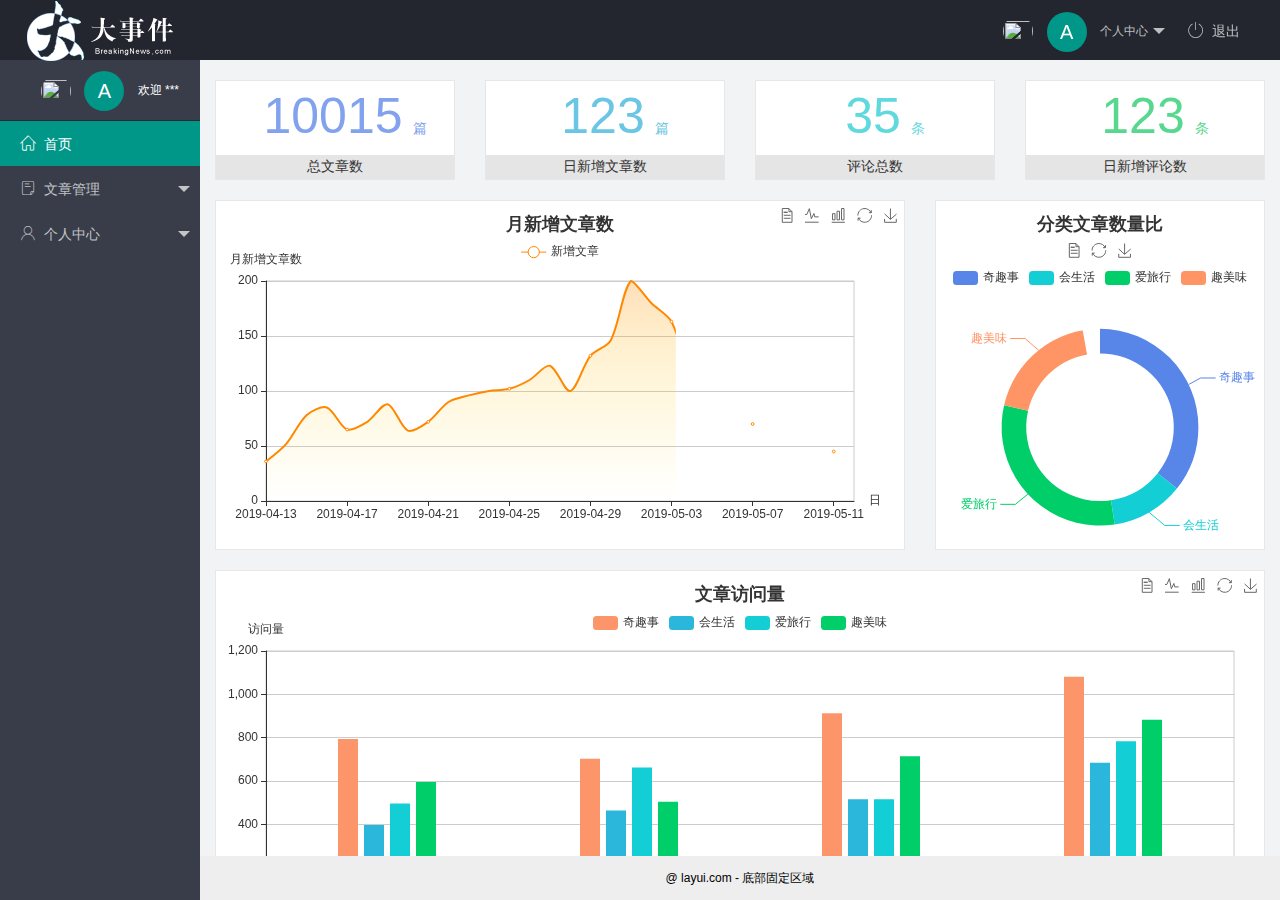
==== commit c4286659: "完成个人中心功能的开发" ====
--- a/index.html
+++ b/index.html
@@ -30,9 +30,9 @@
                         个人中心
                     </a>
                     <dl class="layui-nav-child">
-                        <dd><a href="">基本资料</a></dd>
-                        <dd><a href="">更换头像</a></dd>
-                        <dd><a href="">重置密码</a></dd>
+                        <dd><a href="/user/user_info.html" target="fm">基本资料</a></dd>
+                        <dd><a href="/user/user_avatar.html" target="fm">更换头像</a></dd>
+                        <dd><a href="/user/user_pwd.html" target="fm">重置密码</a></dd>
                     </dl>
                 </li>
                 <li class="layui-nav-item" lay-header-event="menuRight" lay-unselect>
@@ -65,9 +65,9 @@
                     <li class="layui-nav-item">
                         <a href="javascript:;"><span class="iconfont icon-user"></span>个人中心</a>
                         <dl class="layui-nav-child">
-                            <dd><a href="javascript:;"><i class="layui-icon layui-icon-app"></i>基本资料</a></dd>
-                            <dd><a href="javascript:;"><i class="layui-icon layui-icon-app"></i>更换头像</a></dd>
-                            <dd><a href="javascript:;"><i class="layui-icon layui-icon-app"></i>重置密码</a></dd>
+                            <dd><a href="/user/user_info.html" target="fm"><i class="layui-icon layui-icon-app"></i>基本资料</a></dd>
+                            <dd><a href="/user/user_avatar.html" target="fm"><i class="layui-icon layui-icon-app"></i>更换头像</a></dd>
+                            <dd><a href="/user/user_pwd.html" target="fm"><i class="layui-icon layui-icon-app"></i>重置密码</a></dd>
                         </dl>
                     </li>
                 </ul>
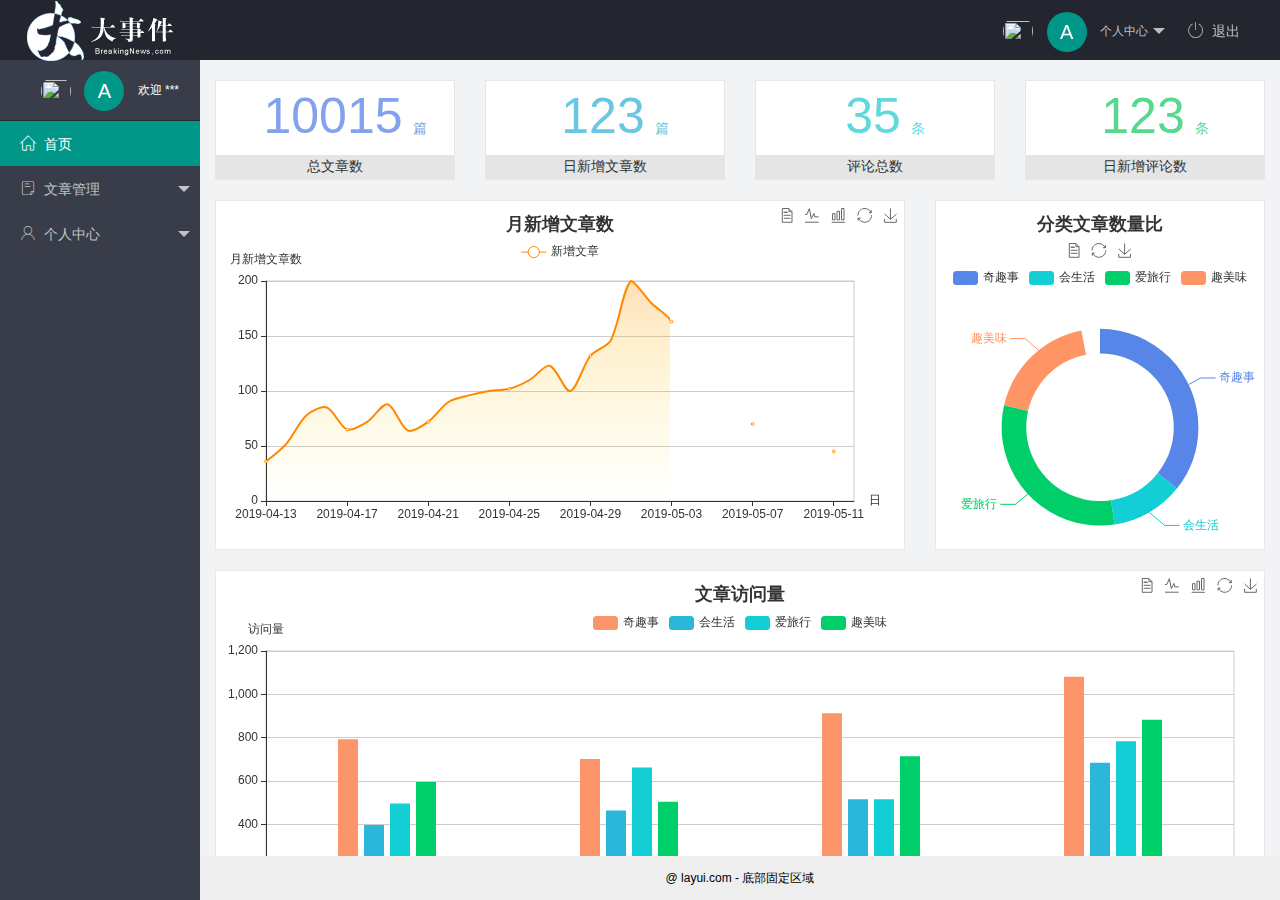
==== commit e15825e1: "文章功能" ====
--- a/index.html
+++ b/index.html
@@ -57,9 +57,9 @@
                     <li class="layui-nav-item">
                         <a class="" href="javascript:;"><span class="iconfont icon-16"></span>文章管理</a>
                         <dl class="layui-nav-child">
-                            <dd><a href="javascript:;"><i class="layui-icon layui-icon-app"></i>文章类别</a></dd>
-                            <dd><a href="javascript:;"><i class="layui-icon layui-icon-app"></i>文章列表</a></dd>
-                            <dd><a href="javascript:;"><i class="layui-icon layui-icon-app"></i>发布文章</a></dd>
+                            <dd><a href="/article/art_cate.html" target="fm"><i class="layui-icon layui-icon-app"></i>文章类别</a></dd>
+                            <dd><a href="/article/art_list.html" target="fm"><i class="layui-icon layui-icon-app"></i>文章列表</a></dd>
+                            <dd><a href="/article/art_pub.html" target="fm"><i class="layui-icon layui-icon-app"></i>发布文章</a></dd>
                         </dl>
                     </li>
                     <li class="layui-nav-item">
